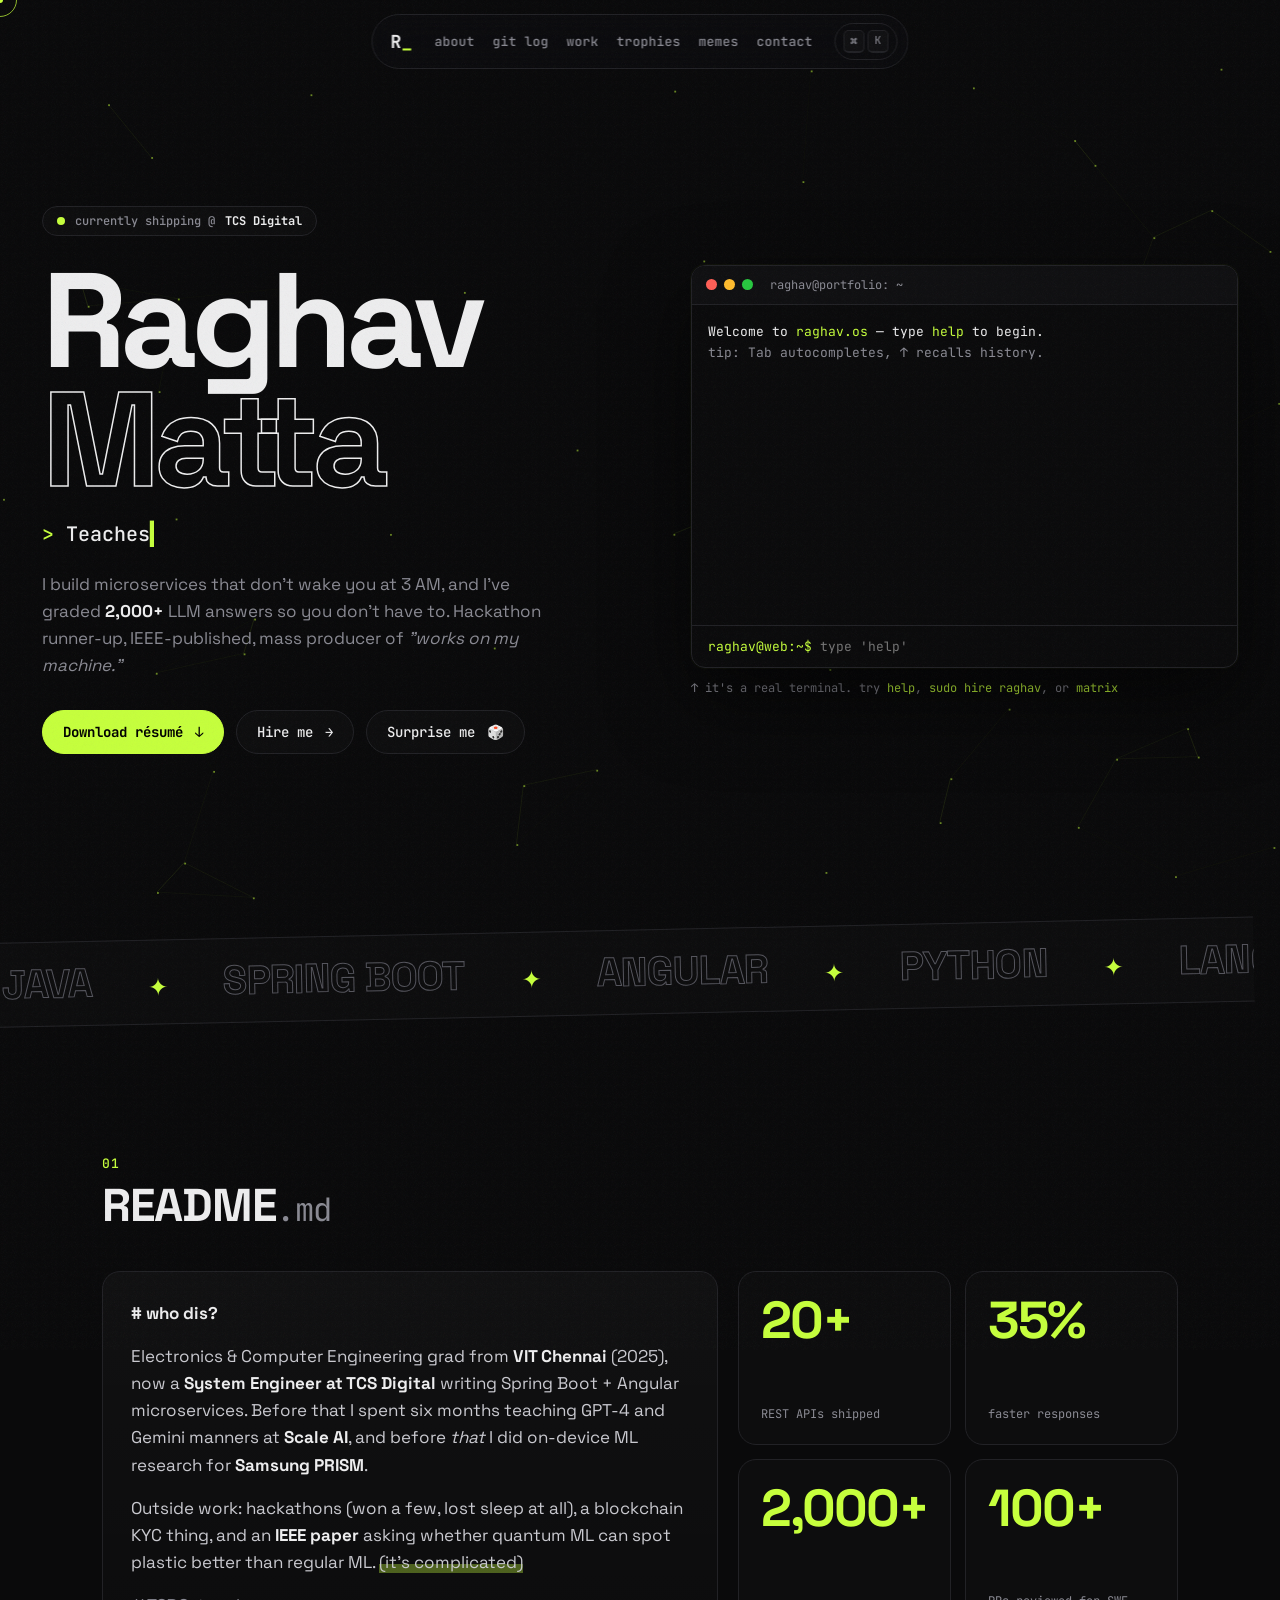
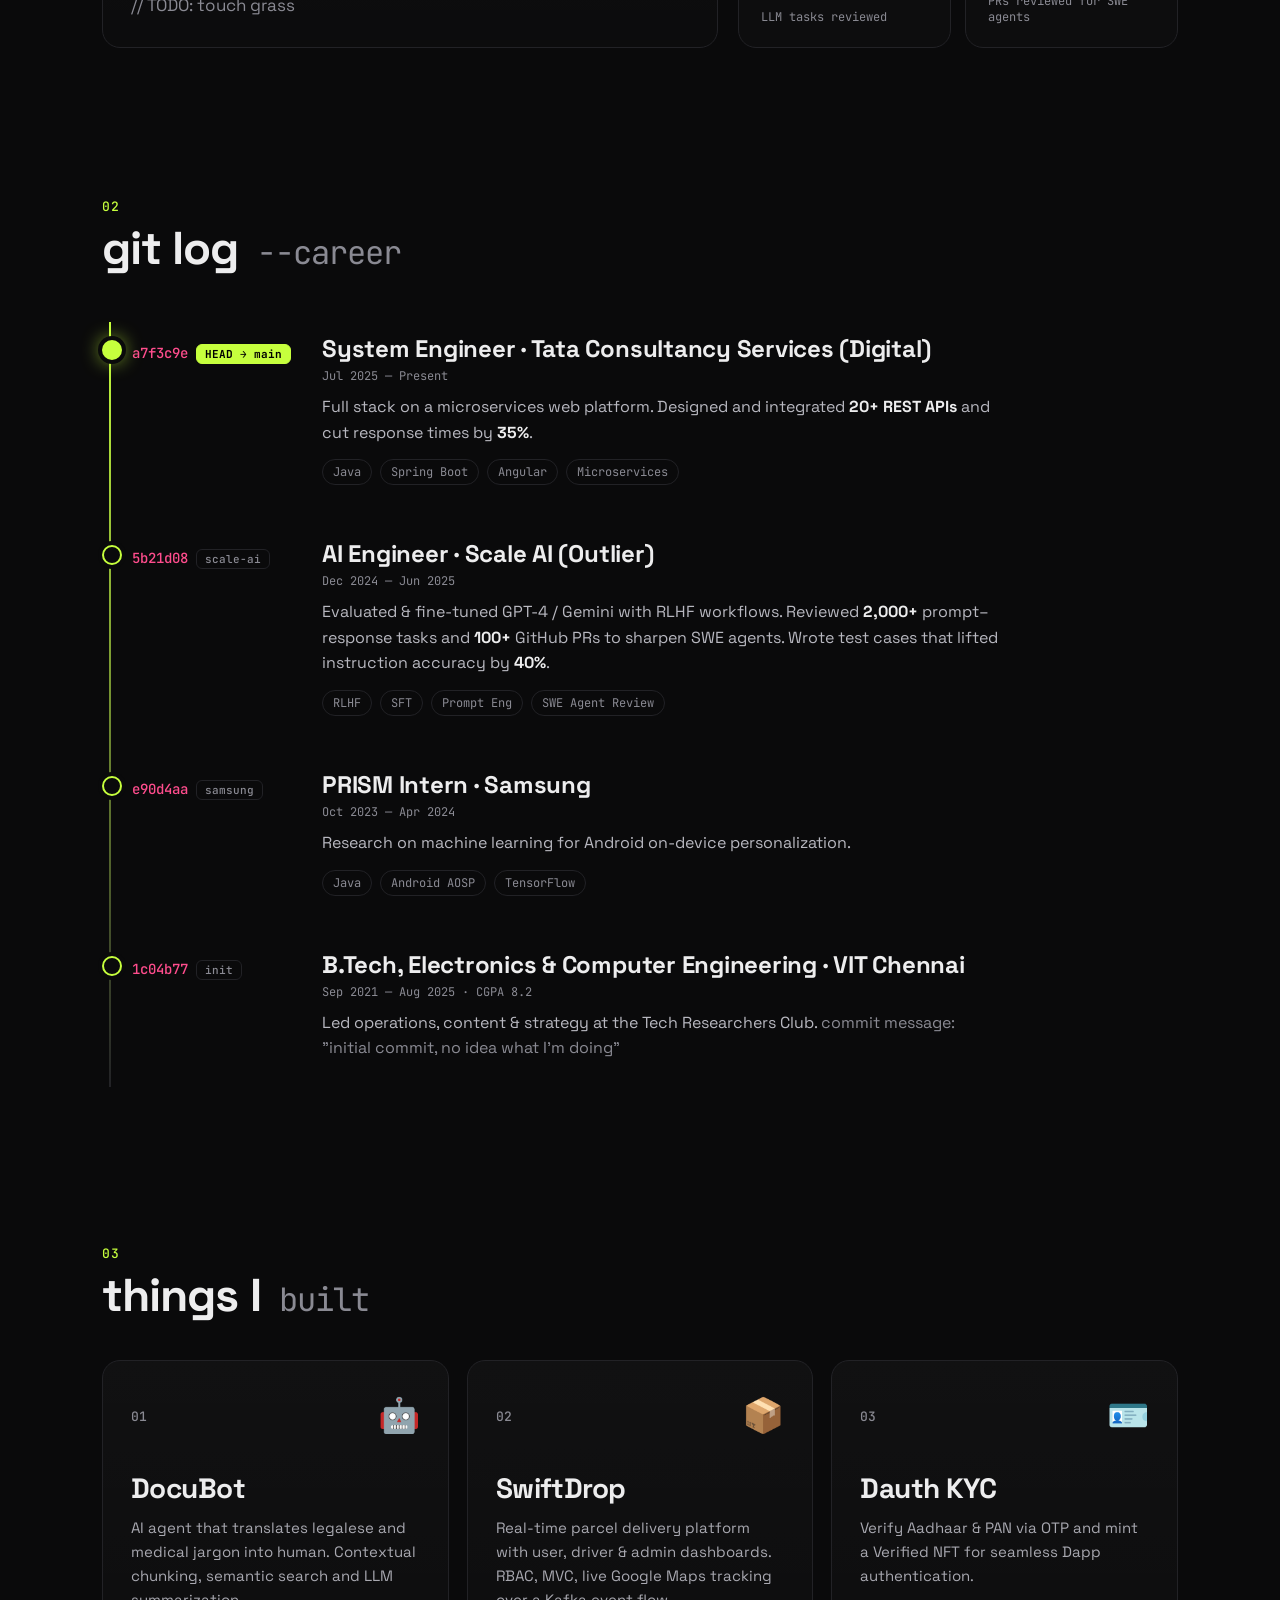
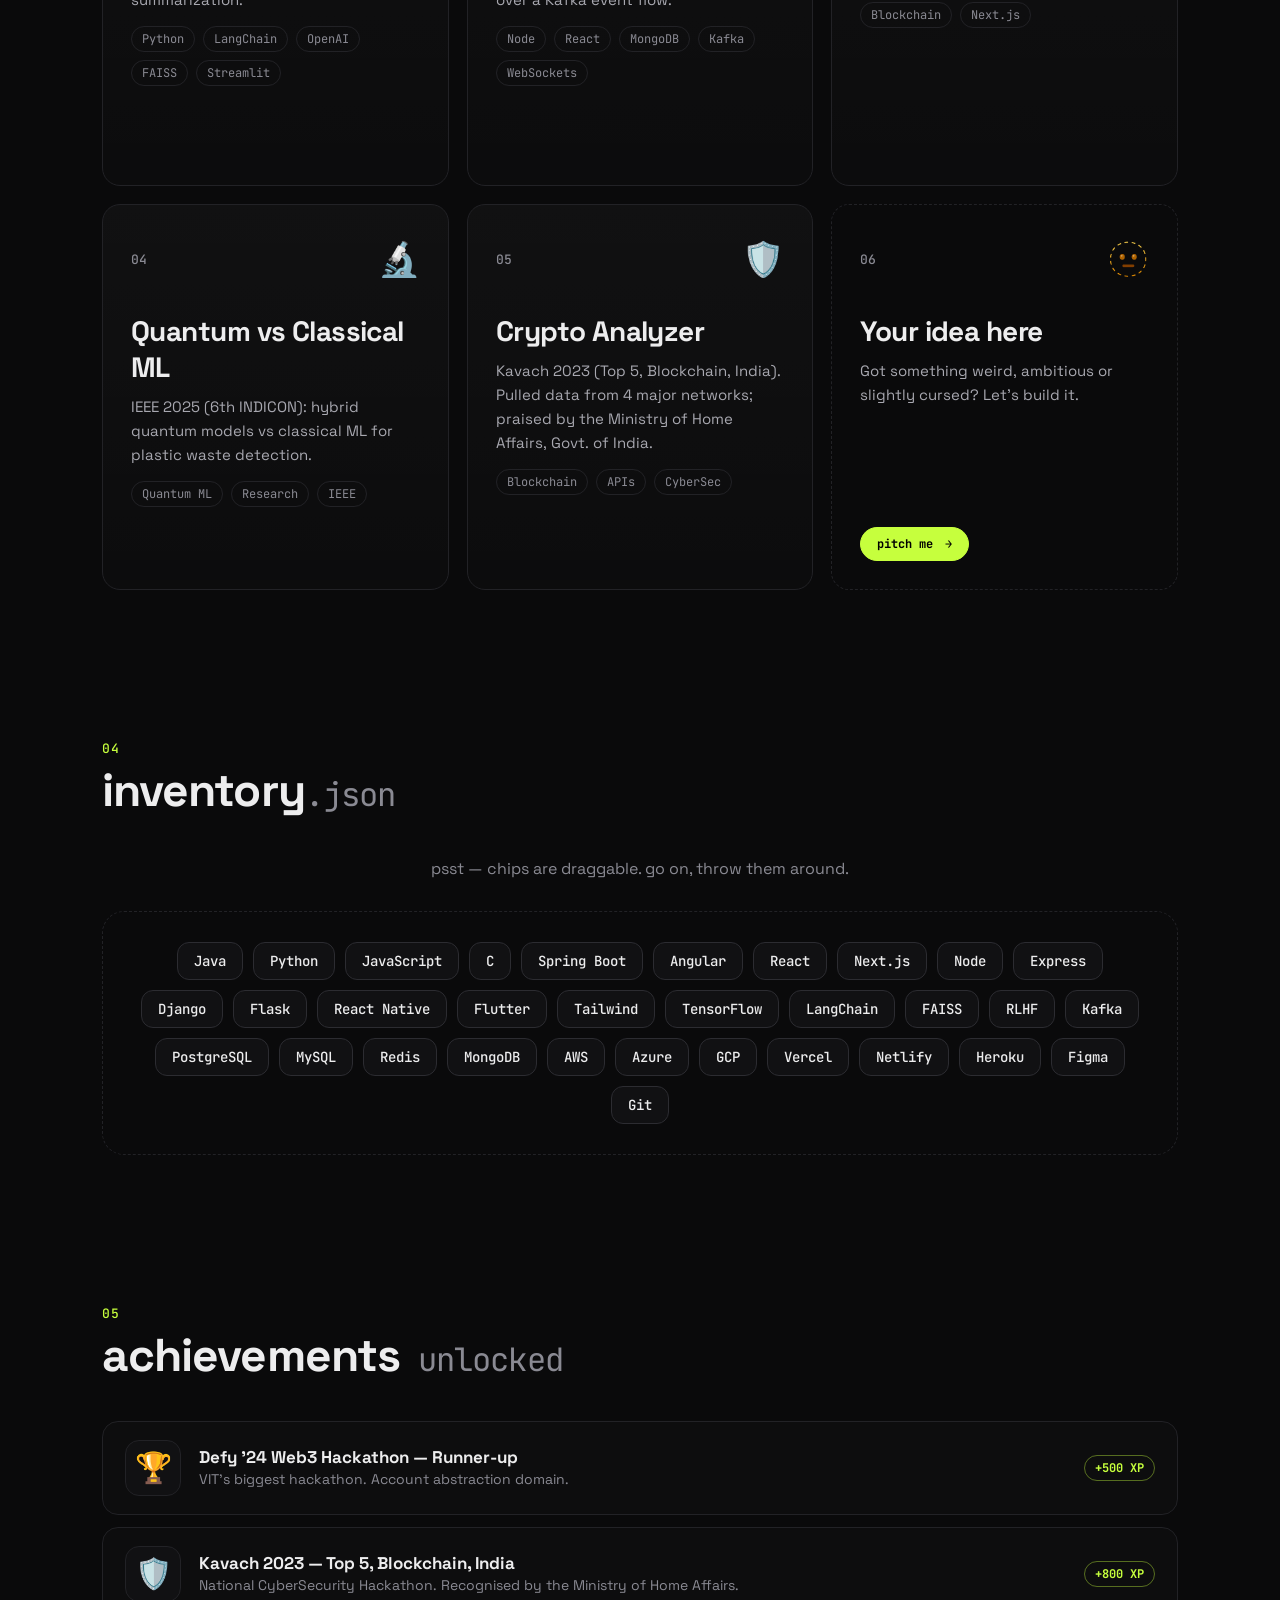
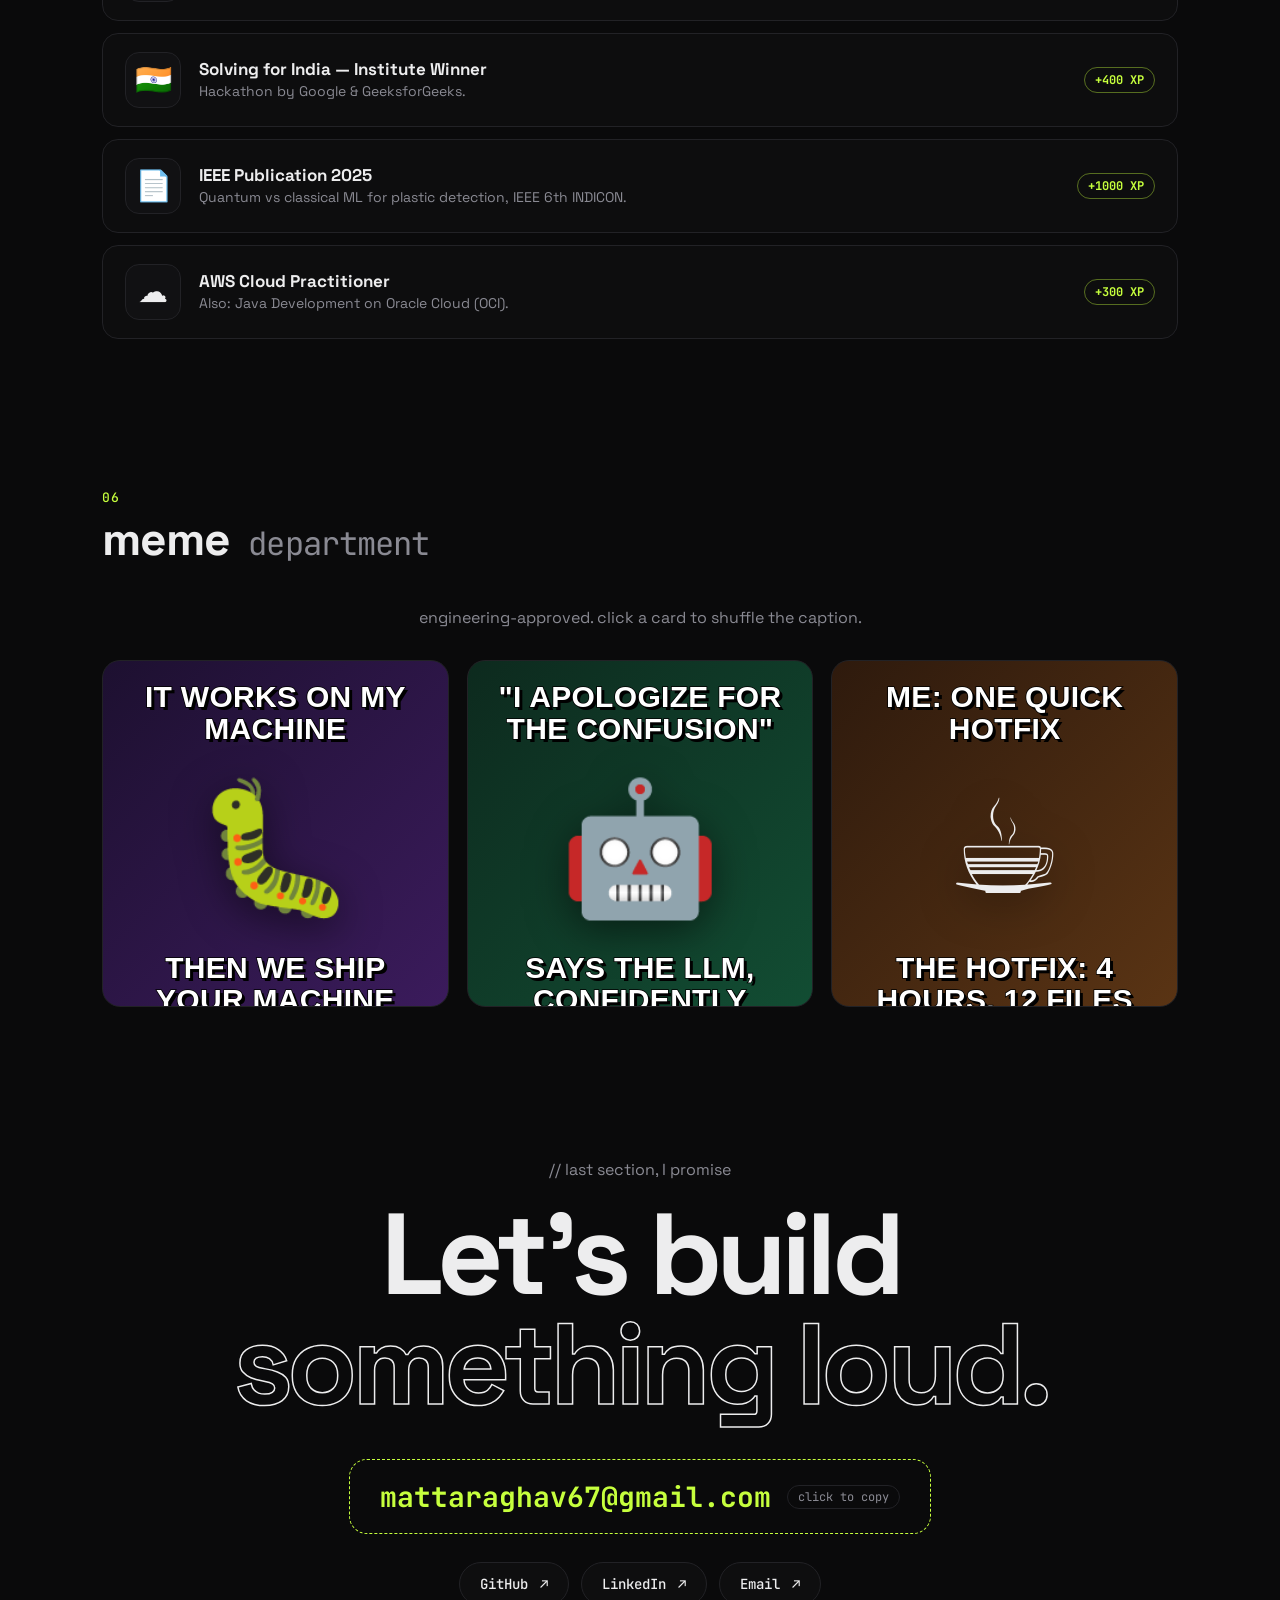
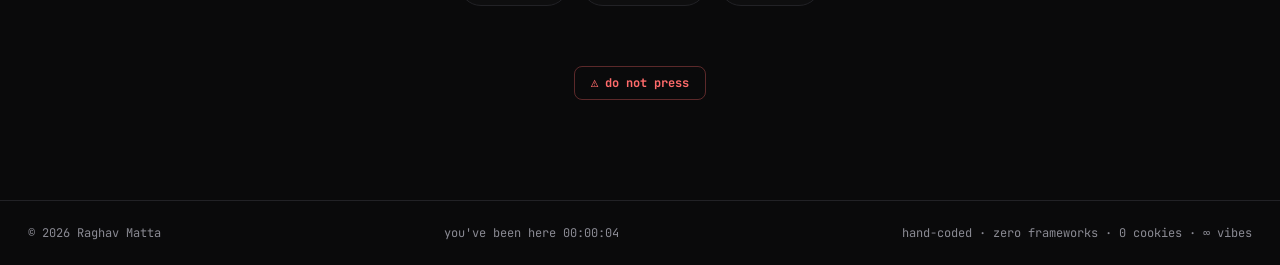
==== index.html @ c683b9f4 "feat: personal portfolio Co-authored-by: Cursor <cursoragent@cursor.com>" ====
<!doctype html>
<html lang="en">
<head>
<meta charset="utf-8">
<meta name="viewport" content="width=device-width, initial-scale=1">
<title>Raghav Matta — Full Stack · AI · Occasionally Funny</title>
<meta name="description" content="Raghav Matta — System Engineer at TCS, ex-AI Engineer at Scale AI, ex-Samsung PRISM. Builds microservices, LLM things and questionable memes.">
<meta name="theme-color" content="#0a0a0b">
<meta property="og:title" content="Raghav Matta — portfolio.exe">
<meta property="og:description" content="Full stack engineer. AI trainer. Hackathon menace. Press ⌘K.">
<link rel="icon" href="data:image/svg+xml,<svg xmlns='http://www.w3.org/2000/svg' viewBox='0 0 100 100'><rect width='100' height='100' rx='24' fill='%230a0a0b'/><text x='50' y='68' font-size='58' text-anchor='middle' font-family='monospace' font-weight='700' fill='%23c6ff3d'>R_</text></svg>">
<link rel="preconnect" href="https://fonts.googleapis.com">
<link rel="preconnect" href="https://fonts.gstatic.com" crossorigin>
<link href="https://fonts.googleapis.com/css2?family=Space+Grotesk:wght@400;500;700&family=JetBrains+Mono:wght@400;500;700&display=swap" rel="stylesheet">
<link rel="stylesheet" href="style.css">
</head>
<body>
<canvas id="bg" aria-hidden="true"></canvas>
<div class="grain" aria-hidden="true"></div>
<div class="cursor" id="cursor" aria-hidden="true"></div>
<div class="cursor-dot" id="cursorDot" aria-hidden="true"></div>
<canvas id="matrix" aria-hidden="true"></canvas>
<div class="progress" id="progress"></div>

<!-- boot screen -->
<div class="boot" id="boot" aria-hidden="true"><pre id="bootText"></pre></div>

<header class="nav">
  <a href="#top" class="logo" id="logo" aria-label="Home">R<span>_</span></a>
  <nav>
    <a href="#about">about</a>
    <a href="#log">git log</a>
    <a href="#work">work</a>
    <a href="#trophies">trophies</a>
    <a href="#memes">memes</a>
    <a href="#contact">contact</a>
  </nav>
  <button class="kbd-btn" id="openPalette" aria-label="Open command palette">
    <kbd>⌘</kbd><kbd>K</kbd>
  </button>
</header>

<main id="top">
<!-- HERO -->
<section class="hero">
  <div class="hero-left">
    <div class="status"><i></i> currently shipping @ <b>TCS Digital</b></div>
    <h1 class="name" aria-label="Raghav Matta">
      <span class="glitch" data-text="Raghav">Raghav</span>
      <span class="glitch outline" data-text="Matta">Matta</span>
    </h1>
    <p class="role">
      <span class="prompt">&gt;</span> <span id="typed"></span><span class="caret">▍</span>
    </p>
    <p class="blurb">
      I build microservices that don't wake you at 3 AM, and I've graded
      <b>2,000+</b> LLM answers so you don't have to. Hackathon runner-up,
      IEEE-published, mass producer of <i>"works on my machine."</i>
    </p>
    <div class="cta">
      <a class="btn primary" href="Raghav_Matta_Resume.pdf" download>
        <span>Download résumé</span><em>↓</em>
      </a>
      <a class="btn" href="#contact"><span>Hire me</span><em>→</em></a>
      <button class="btn ghost" id="randomMeme"><span>Surprise me</span><em>🎲</em></button>
    </div>
  </div>

  <div class="hero-right">
    <div class="term" id="term">
      <div class="term-bar">
        <i class="r"></i><i class="y"></i><i class="g"></i>
        <span>raghav@portfolio: ~</span>
      </div>
      <div class="term-body" id="termBody" aria-live="polite"></div>
      <form class="term-input" id="termForm" autocomplete="off">
        <span>raghav@web:~$</span>
        <input id="termInput" type="text" spellcheck="false" aria-label="Terminal input" placeholder="type 'help'">
      </form>
    </div>
    <p class="hint">↑ it's a real terminal. try <code>help</code>, <code>sudo hire raghav</code>, or <code>matrix</code></p>
  </div>
</section>

<!-- MARQUEE -->
<div class="marquee" aria-hidden="true">
  <div class="track">
    <span>JAVA</span><span>SPRING BOOT</span><span>ANGULAR</span><span>PYTHON</span><span>LANGCHAIN</span><span>RLHF</span><span>REACT</span><span>NODE</span><span>KAFKA</span><span>AWS</span><span>BLOCKCHAIN</span><span>TENSORFLOW</span>
    <span>JAVA</span><span>SPRING BOOT</span><span>ANGULAR</span><span>PYTHON</span><span>LANGCHAIN</span><span>RLHF</span><span>REACT</span><span>NODE</span><span>KAFKA</span><span>AWS</span><span>BLOCKCHAIN</span><span>TENSORFLOW</span>
  </div>
</div>

<!-- ABOUT -->
<section id="about" class="sec">
  <h2 class="sec-title"><small>01</small> README<span>.md</span></h2>
  <div class="about-grid">
    <div class="card readme reveal">
      <p><b># who dis?</b></p>
      <p>
        Electronics &amp; Computer Engineering grad from <b>VIT Chennai</b> (2025),
        now a <b>System Engineer at TCS Digital</b> writing Spring Boot + Angular
        microservices. Before that I spent six months teaching GPT-4 and Gemini
        manners at <b>Scale AI</b>, and before <i>that</i> I did on-device ML research
        for <b>Samsung PRISM</b>.
      </p>
      <p>
        Outside work: hackathons (won a few, lost sleep at all), a blockchain KYC
        thing, and an <b>IEEE paper</b> asking whether quantum ML can spot plastic
        better than regular ML. <span class="mark">(it's complicated)</span>
      </p>
      <p class="muted">// TODO: touch grass</p>
    </div>

    <div class="stats">
      <div class="stat reveal"><b data-count="20" data-suffix="+">0</b><span>REST APIs shipped</span></div>
      <div class="stat reveal"><b data-count="35" data-suffix="%">0</b><span>faster responses</span></div>
      <div class="stat reveal"><b data-count="2000" data-suffix="+">0</b><span>LLM tasks reviewed</span></div>
      <div class="stat reveal"><b data-count="100" data-suffix="+">0</b><span>PRs reviewed for SWE agents</span></div>
    </div>
  </div>
</section>

<!-- GIT LOG -->
<section id="log" class="sec">
  <h2 class="sec-title"><small>02</small> git log<span> --career</span></h2>
  <div class="gitlog">
    <article class="commit reveal">
      <div class="hash">a7f3c9e <em class="tag head">HEAD → main</em></div>
      <div class="cbody">
        <h3>System Engineer · Tata Consultancy Services (Digital)</h3>
        <time>Jul 2025 — Present</time>
        <p>Full stack on a microservices web platform. Designed and integrated <b>20+ REST APIs</b> and cut response times by <b>35%</b>.</p>
        <div class="tags"><span>Java</span><span>Spring Boot</span><span>Angular</span><span>Microservices</span></div>
      </div>
    </article>
    <article class="commit reveal">
      <div class="hash">5b21d08 <em class="tag">scale-ai</em></div>
      <div class="cbody">
        <h3>AI Engineer · Scale AI (Outlier)</h3>
        <time>Dec 2024 — Jun 2025</time>
        <p>Evaluated &amp; fine-tuned GPT-4 / Gemini with RLHF workflows. Reviewed <b>2,000+</b> prompt–response tasks and <b>100+</b> GitHub PRs to sharpen SWE agents. Wrote test cases that lifted instruction accuracy by <b>40%</b>.</p>
        <div class="tags"><span>RLHF</span><span>SFT</span><span>Prompt Eng</span><span>SWE Agent Review</span></div>
      </div>
    </article>
    <article class="commit reveal">
      <div class="hash">e90d4aa <em class="tag">samsung</em></div>
      <div class="cbody">
        <h3>PRISM Intern · Samsung</h3>
        <time>Oct 2023 — Apr 2024</time>
        <p>Research on machine learning for Android on-device personalization.</p>
        <div class="tags"><span>Java</span><span>Android AOSP</span><span>TensorFlow</span></div>
      </div>
    </article>
    <article class="commit reveal">
      <div class="hash">1c04b77 <em class="tag">init</em></div>
      <div class="cbody">
        <h3>B.Tech, Electronics &amp; Computer Engineering · VIT Chennai</h3>
        <time>Sep 2021 — Aug 2025 · CGPA 8.2</time>
        <p>Led operations, content &amp; strategy at the Tech Researchers Club. <span class="muted">commit message: "initial commit, no idea what I'm doing"</span></p>
      </div>
    </article>
  </div>
</section>

<!-- WORK -->
<section id="work" class="sec">
  <h2 class="sec-title"><small>03</small> things I<span> built</span></h2>
  <div class="projects">
    <article class="proj card reveal" data-tilt>
      <div class="proj-top"><span class="num">01</span><span class="emoji">🤖</span></div>
      <h3>DocuBot</h3>
      <p>AI agent that translates legalese and medical jargon into human. Contextual chunking, semantic search and LLM summarization.</p>
      <div class="tags"><span>Python</span><span>LangChain</span><span>OpenAI</span><span>FAISS</span><span>Streamlit</span></div>
      <q>"I have read the terms and conditions" — nobody, ever. Except this bot.</q>
    </article>
    <article class="proj card reveal" data-tilt>
      <div class="proj-top"><span class="num">02</span><span class="emoji">📦</span></div>
      <h3>SwiftDrop</h3>
      <p>Real-time parcel delivery platform with user, driver &amp; admin dashboards. RBAC, MVC, live Google Maps tracking over a Kafka event flow.</p>
      <div class="tags"><span>Node</span><span>React</span><span>MongoDB</span><span>Kafka</span><span>WebSockets</span></div>
      <q>Where's my package? → literally a dot on a map. Moving.</q>
    </article>
    <article class="proj card reveal" data-tilt>
      <div class="proj-top"><span class="num">03</span><span class="emoji">🪪</span></div>
      <h3>Dauth KYC</h3>
      <p>Verify Aadhaar &amp; PAN via OTP and mint a Verified NFT for seamless Dapp authentication.</p>
      <div class="tags"><span>Blockchain</span><span>Next.js</span></div>
      <q>Yes, your identity is now a JPEG. No, it's not a monkey.</q>
    </article>
    <article class="proj card reveal" data-tilt>
      <div class="proj-top"><span class="num">04</span><span class="emoji">🔬</span></div>
      <h3>Quantum vs Classical ML</h3>
      <p>IEEE 2025 (6th INDICON): hybrid quantum models vs classical ML for plastic waste detection.</p>
      <div class="tags"><span>Quantum ML</span><span>Research</span><span>IEEE</span></div>
      <q>Schrödinger's accuracy: both high and low until you submit the paper.</q>
    </article>
    <article class="proj card reveal" data-tilt>
      <div class="proj-top"><span class="num">05</span><span class="emoji">🛡️</span></div>
      <h3>Crypto Analyzer</h3>
      <p>Kavach 2023 (Top 5, Blockchain, India). Pulled data from 4 major networks; praised by the Ministry of Home Affairs, Govt. of India.</p>
      <div class="tags"><span>Blockchain</span><span>APIs</span><span>CyberSec</span></div>
      <q>The government said "nice" and I've been insufferable since.</q>
    </article>
    <article class="proj card reveal ghost-card" data-tilt>
      <div class="proj-top"><span class="num">06</span><span class="emoji">🫥</span></div>
      <h3>Your idea here</h3>
      <p>Got something weird, ambitious or slightly cursed? Let's build it.</p>
      <a class="btn primary small" href="#contact"><span>pitch me</span><em>→</em></a>
    </article>
  </div>
</section>

<!-- SKILLS -->
<section id="skills" class="sec">
  <h2 class="sec-title"><small>04</small> inventory<span>.json</span></h2>
  <p class="muted center">psst — chips are draggable. go on, throw them around.</p>
  <div class="chips" id="chips">
    <span class="chip">Java</span><span class="chip">Python</span><span class="chip">JavaScript</span><span class="chip">C</span>
    <span class="chip">Spring Boot</span><span class="chip">Angular</span><span class="chip">React</span><span class="chip">Next.js</span>
    <span class="chip">Node</span><span class="chip">Express</span><span class="chip">Django</span><span class="chip">Flask</span>
    <span class="chip">React Native</span><span class="chip">Flutter</span><span class="chip">Tailwind</span><span class="chip">TensorFlow</span>
    <span class="chip">LangChain</span><span class="chip">FAISS</span><span class="chip">RLHF</span><span class="chip">Kafka</span>
    <span class="chip">PostgreSQL</span><span class="chip">MySQL</span><span class="chip">Redis</span><span class="chip">MongoDB</span>
    <span class="chip">AWS</span><span class="chip">Azure</span><span class="chip">GCP</span><span class="chip">Vercel</span>
    <span class="chip">Netlify</span><span class="chip">Heroku</span><span class="chip">Figma</span><span class="chip">Git</span>
  </div>
</section>

<!-- TROPHIES -->
<section id="trophies" class="sec">
  <h2 class="sec-title"><small>05</small> achievements<span> unlocked</span></h2>
  <div class="trophies">
    <div class="trophy reveal"><i>🏆</i><div><h4>Defy '24 Web3 Hackathon — Runner-up</h4><p>VIT's biggest hackathon. Account abstraction domain.</p></div><span>+500 XP</span></div>
    <div class="trophy reveal"><i>🛡️</i><div><h4>Kavach 2023 — Top 5, Blockchain, India</h4><p>National CyberSecurity Hackathon. Recognised by the Ministry of Home Affairs.</p></div><span>+800 XP</span></div>
    <div class="trophy reveal"><i>🇮🇳</i><div><h4>Solving for India — Institute Winner</h4><p>Hackathon by Google &amp; GeeksforGeeks.</p></div><span>+400 XP</span></div>
    <div class="trophy reveal"><i>📄</i><div><h4>IEEE Publication 2025</h4><p>Quantum vs classical ML for plastic detection, IEEE 6th INDICON.</p></div><span>+1000 XP</span></div>
    <div class="trophy reveal"><i>☁️</i><div><h4>AWS Cloud Practitioner</h4><p>Also: Java Development on Oracle Cloud (OCI).</p></div><span>+300 XP</span></div>
  </div>
</section>

<!-- MEMES -->
<section id="memes" class="sec">
  <h2 class="sec-title"><small>06</small> meme<span> department</span></h2>
  <p class="muted center">engineering-approved. click a card to shuffle the caption.</p>
  <div class="memes">
    <div class="meme reveal" data-i="0"></div>
    <div class="meme reveal" data-i="1"></div>
    <div class="meme reveal" data-i="2"></div>
  </div>
</section>

<!-- CONTACT -->
<section id="contact" class="sec contact">
  <p class="muted center">// last section, I promise</p>
  <h2 class="big">Let's build<br><span class="outline">something loud.</span></h2>
  <button class="mail" id="mail" data-mail="mattaraghav67@gmail.com">
    mattaraghav67@gmail.com <em id="mailHint">click to copy</em>
  </button>
  <div class="socials">
    <a class="btn" href="https://github.com/Rxghavdev" target="_blank" rel="noopener"><span>GitHub</span><em>↗</em></a>
    <a class="btn" href="https://linkedin.com/in/rxghavdev" target="_blank" rel="noopener"><span>LinkedIn</span><em>↗</em></a>
    <a class="btn" href="mailto:mattaraghav67@gmail.com"><span>Email</span><em>↗</em></a>
  </div>
  <button class="dont" id="dont">⚠ do not press</button>
</section>
</main>

<footer class="foot">
  <span>© <span id="year"></span> Raghav Matta</span>
  <span id="uptime">uptime 00:00:00</span>
  <span>hand-coded · zero frameworks · 0 cookies · ∞ vibes</span>
</footer>

<!-- command palette -->
<div class="palette" id="palette" hidden>
  <div class="pal-box" role="dialog" aria-label="Command palette">
    <input id="palInput" placeholder="Type a command or jump to a section…" autocomplete="off" spellcheck="false">
    <ul id="palList"></ul>
    <div class="pal-foot"><kbd>↑↓</kbd> navigate <kbd>↵</kbd> run <kbd>esc</kbd> close</div>
  </div>
</div>

<div class="toasts" id="toasts" aria-live="polite"></div>
<script src="script.js"></script>
</body>
</html>
---- style.css ----
:root{
  --bg:#0a0a0b; --bg2:#111113; --line:#222226; --text:#ededee; --muted:#8a8a93;
  --acc:#c6ff3d; --acc2:#ff4d8d; --acc-rgb:198,255,61;
  --mono:'JetBrains Mono',ui-monospace,Menlo,monospace;
  --sans:'Space Grotesk',system-ui,sans-serif;
}
*{box-sizing:border-box;margin:0;padding:0}
html{scroll-behavior:smooth;scroll-padding-top:80px;overflow-x:clip}
.marquee{max-width:100vw}
body{background:var(--bg);color:var(--text);font-family:var(--sans);line-height:1.6;overflow-x:hidden;-webkit-font-smoothing:antialiased}
body.flip{transform:rotate(180deg);transition:transform 1s}
::selection{background:var(--acc);color:#000}
a{color:inherit;text-decoration:none}
button{font:inherit;color:inherit;background:none;border:0;cursor:pointer}
code,kbd{font-family:var(--mono)}
#bg{position:fixed;inset:0;z-index:-2;width:100%;height:100%}
.grain{position:fixed;inset:-50%;z-index:50;pointer-events:none;opacity:.05;
  background-image:url("data:image/svg+xml,%3Csvg xmlns='http://www.w3.org/2000/svg' width='160' height='160'%3E%3Cfilter id='n'%3E%3CfeTurbulence baseFrequency='.9' numOctaves='2'/%3E%3C/filter%3E%3Crect width='100%25' height='100%25' filter='url(%23n)'/%3E%3C/svg%3E");
  animation:grain 1s steps(6) infinite}
@keyframes grain{0%{transform:translate(0,0)}20%{transform:translate(-3%,2%)}40%{transform:translate(2%,-3%)}60%{transform:translate(-2%,-1%)}80%{transform:translate(3%,3%)}100%{transform:translate(0,0)}}
#matrix{position:fixed;inset:0;z-index:60;pointer-events:none;opacity:0;transition:opacity .6s;width:100%;height:100%}
#matrix.on{opacity:.9}
.progress{position:fixed;top:0;left:0;height:2px;width:0;background:var(--acc);z-index:80;box-shadow:0 0 12px var(--acc)}

/* cursor (desktop only) */
.cursor,.cursor-dot{display:none}
@media (hover:hover) and (pointer:fine){
  .cursor,.cursor-dot{display:block;position:fixed;top:0;left:0;pointer-events:none;z-index:90;border-radius:50%}
  .cursor{width:34px;height:34px;border:1px solid rgba(var(--acc-rgb),.7);margin:-17px 0 0 -17px;transition:width .25s,height .25s,margin .25s,background .25s}
  .cursor-dot{width:6px;height:6px;background:var(--acc);margin:-3px 0 0 -3px}
  .cursor.big{width:64px;height:64px;margin:-32px 0 0 -32px;background:rgba(var(--acc-rgb),.1)}
  body,a,button{cursor:none}
  input{cursor:text}
}

/* boot */
.boot{position:fixed;inset:0;background:#000;z-index:100;display:flex;align-items:center;justify-content:center;transition:opacity .6s,visibility .6s}
.boot.done{opacity:0;visibility:hidden}
.boot pre{font:500 14px/1.7 var(--mono);color:var(--acc);padding:24px;max-width:90vw}

/* nav */
.nav{position:fixed;top:14px;left:50%;transform:translateX(-50%);z-index:40;display:flex;align-items:center;gap:22px;padding:8px 10px 8px 18px;
  background:rgba(14,14,16,.7);backdrop-filter:blur(16px);-webkit-backdrop-filter:blur(16px);border:1px solid var(--line);border-radius:999px;max-width:calc(100vw - 20px)}
.logo{font:700 18px var(--mono);color:var(--text)}
.logo span{color:var(--acc);animation:blink 1s steps(1) infinite}
.nav nav{display:flex;gap:18px;font:500 13px var(--mono);color:var(--muted)}
.nav nav a{transition:color .2s}
.nav nav a:hover{color:var(--acc)}
.kbd-btn{display:flex;gap:3px;padding:6px 8px;border:1px solid var(--line);border-radius:999px}
kbd{font-size:11px;padding:1px 6px;border:1px solid var(--line);border-bottom-width:2px;border-radius:5px;color:var(--muted);background:var(--bg2)}
@keyframes blink{50%{opacity:0}}
@media(max-width:760px){.nav nav{display:none}.nav{padding:8px 12px}}

/* layout */
.sec{max-width:1120px;margin:0 auto;padding:110px 22px 40px}
.sec-title{font:700 clamp(28px,5vw,46px)/1.1 var(--sans);letter-spacing:-.02em;margin-bottom:40px}
.sec-title small{font:500 13px var(--mono);color:var(--acc);display:block;margin-bottom:8px;letter-spacing:.1em}
.sec-title span{color:var(--muted);font-family:var(--mono);font-weight:400;font-size:.7em}
.muted{color:var(--muted)}
.center{text-align:center}
.mark{background:linear-gradient(transparent 60%,rgba(var(--acc-rgb),.35) 60%)}
.reveal{opacity:0;transform:translateY(28px);transition:opacity .7s,transform .7s}
.reveal.in{opacity:1;transform:none}

/* hero */
.hero{min-height:100vh;max-width:1240px;margin:0 auto;padding:120px 22px 60px;display:grid;grid-template-columns:1.1fr 1fr;gap:48px;align-items:center}
@media(max-width:960px){.hero{grid-template-columns:1fr;padding-top:110px}}
.status{display:inline-flex;align-items:center;gap:10px;font:500 12px var(--mono);color:var(--muted);padding:6px 14px;border:1px solid var(--line);border-radius:999px;background:rgba(255,255,255,.02)}
.status i{width:8px;height:8px;border-radius:50%;background:var(--acc);box-shadow:0 0 0 0 rgba(var(--acc-rgb),.7);animation:pulse 1.8s infinite}
.status b{color:var(--text)}
@keyframes pulse{70%{box-shadow:0 0 0 10px rgba(var(--acc-rgb),0)}100%{box-shadow:0 0 0 0 rgba(var(--acc-rgb),0)}}
.name{font:700 clamp(58px,10.5vw,148px)/.88 var(--sans);letter-spacing:-.05em;margin:26px 0 22px}
.name .glitch{display:block;position:relative}
.outline{color:transparent;-webkit-text-stroke:1.5px var(--text)}
.glitch::before,.glitch::after{content:attr(data-text);position:absolute;inset:0;opacity:0;pointer-events:none}
.glitch:hover::before{opacity:.9;color:var(--acc2);-webkit-text-stroke:0;transform:translate(4px,-2px);clip-path:inset(0 0 55% 0);animation:gl 0.4s steps(2) infinite}
.glitch:hover::after{opacity:.9;color:var(--acc);-webkit-text-stroke:0;transform:translate(-4px,2px);clip-path:inset(50% 0 0 0);animation:gl 0.5s steps(2) infinite reverse}
@keyframes gl{50%{transform:translate(2px,3px)}}
.role{font:500 clamp(16px,2vw,20px) var(--mono);min-height:32px;color:var(--text)}
.prompt{color:var(--acc)}
.caret{color:var(--acc);animation:blink 1s steps(1) infinite}
.blurb{max-width:520px;color:var(--muted);margin:18px 0 30px;font-size:17px}
.blurb b{color:var(--text)}
.cta{display:flex;flex-wrap:wrap;gap:12px}

.btn{display:inline-flex;align-items:center;gap:12px;padding:12px 20px;border:1px solid var(--line);border-radius:999px;font:500 14px var(--mono);transition:all .25s;background:rgba(255,255,255,.02)}
.btn em{font-style:normal;transition:transform .25s}
.btn:hover{border-color:var(--acc);color:var(--acc);transform:translateY(-2px)}
.btn:hover em{transform:translateX(4px)}
.btn.primary{background:var(--acc);color:#000;border-color:var(--acc);font-weight:700}
.btn.primary:hover{color:#000;box-shadow:0 8px 30px rgba(var(--acc-rgb),.35)}
.btn.small{padding:8px 16px;font-size:12px}

/* terminal */
.term{background:rgba(12,12,14,.85);border:1px solid var(--line);border-radius:14px;overflow:hidden;box-shadow:0 30px 80px rgba(0,0,0,.6),0 0 0 1px rgba(var(--acc-rgb),.04);backdrop-filter:blur(8px)}
.term-bar{display:flex;align-items:center;gap:7px;padding:11px 14px;border-bottom:1px solid var(--line);background:#101012}
.term-bar i{width:11px;height:11px;border-radius:50%;background:#ff5f57}
.term-bar i.y{background:#febc2e}.term-bar i.g{background:#28c840}
.term-bar span{margin-left:10px;font:12px var(--mono);color:var(--muted)}
.term-body{padding:16px;height:320px;overflow-y:auto;font:13px/1.65 var(--mono);scrollbar-width:thin;scrollbar-color:#333 transparent}
.term-body .l{white-space:pre-wrap;word-break:break-word}
.term-body .c{color:var(--acc)}
.term-body .e{color:#ff6b6b}
.term-body .d{color:var(--muted)}
.term-body .p{color:var(--acc2)}
.term-input{display:flex;gap:8px;padding:12px 16px;border-top:1px solid var(--line);font:13px var(--mono)}
.term-input span{color:var(--acc);white-space:nowrap}
.term-input input{flex:1;min-width:0;background:none;border:0;outline:0;color:var(--text);font:inherit}
.hint{margin-top:12px;font:12px var(--mono);color:var(--muted)}
.hint code{color:var(--acc)}

/* marquee */
.marquee{overflow:hidden;border-block:1px solid var(--line);background:rgba(255,255,255,.015);transform:rotate(-1.2deg);margin:30px -2vw}
.track{display:flex;width:max-content;animation:scroll 32s linear infinite}
.marquee:hover .track{animation-play-state:paused}
.track span{font:700 clamp(22px,4vw,40px) var(--sans);padding:16px 28px;letter-spacing:-.02em;color:transparent;-webkit-text-stroke:1px #55555d;white-space:nowrap}
.track span::after{content:"✦";color:var(--acc);-webkit-text-stroke:0;margin-left:56px;font-size:.6em}
.track span:hover{color:var(--acc);-webkit-text-stroke:0}
@keyframes scroll{to{transform:translateX(-50%)}}

/* cards */
.card{background:linear-gradient(180deg,rgba(255,255,255,.03),rgba(255,255,255,.01));border:1px solid var(--line);border-radius:18px;padding:28px;position:relative;overflow:hidden}
.card::before{content:"";position:absolute;inset:0;background:radial-gradient(400px circle at var(--mx,50%) var(--my,0%),rgba(var(--acc-rgb),.09),transparent 45%);opacity:0;transition:opacity .3s;pointer-events:none}
.card:hover::before{opacity:1}
.about-grid{display:grid;grid-template-columns:1.4fr 1fr;gap:20px}
@media(max-width:860px){.about-grid{grid-template-columns:1fr}}
.readme{font-size:17px;color:#c9c9cf}
.readme p+p{margin-top:16px}
.readme b{color:var(--text)}
.stats{display:grid;grid-template-columns:1fr 1fr;gap:14px}
.stat{border:1px solid var(--line);border-radius:18px;padding:22px;display:flex;flex-direction:column;justify-content:space-between;background:rgba(255,255,255,.015);transition:border-color .3s,transform .3s}
.stat:hover{border-color:var(--acc);transform:translateY(-4px) rotate(-1deg)}
.stat b{font:700 clamp(34px,5vw,52px)/1 var(--sans);letter-spacing:-.04em;color:var(--acc)}
.stat span{font:12px var(--mono);color:var(--muted);margin-top:12px}

/* git log */
.gitlog{position:relative;padding-left:30px}
.gitlog::before{content:"";position:absolute;left:7px;top:8px;bottom:8px;width:2px;background:linear-gradient(var(--acc),var(--line))}
.commit{position:relative;display:grid;grid-template-columns:170px 1fr;gap:20px;padding:20px 0 34px}
.commit::before{content:"";position:absolute;left:-30px;top:26px;width:16px;height:16px;border-radius:50%;background:var(--bg);border:2px solid var(--acc);box-shadow:0 0 0 4px var(--bg)}
.commit:first-child::before{background:var(--acc);box-shadow:0 0 0 4px var(--bg),0 0 20px var(--acc)}
.hash{font:500 14px var(--mono);color:var(--acc2);padding-top:4px}
.tag{display:inline-block;font-style:normal;font-size:11px;padding:2px 8px;border-radius:6px;border:1px solid var(--line);color:var(--muted);margin-top:6px}
.tag.head{color:#000;background:var(--acc);border-color:var(--acc);font-weight:700}
.cbody h3{font:700 clamp(18px,2.4vw,24px)/1.25 var(--sans);letter-spacing:-.01em}
.cbody time{display:block;font:12px var(--mono);color:var(--muted);margin:4px 0 10px}
.cbody p{color:#b8b8c0;max-width:680px}
.cbody p b{color:var(--text)}
@media(max-width:720px){.commit{grid-template-columns:1fr;gap:4px}}
.tags{display:flex;flex-wrap:wrap;gap:8px;margin-top:14px}
.tags span{font:12px var(--mono);padding:4px 10px;border:1px solid var(--line);border-radius:999px;color:var(--muted);transition:all .2s}
.tags span:hover{color:#000;background:var(--acc);border-color:var(--acc)}

/* projects */
.projects{display:grid;grid-template-columns:repeat(auto-fit,minmax(320px,1fr));gap:18px;perspective:1200px}
.proj{transition:transform .15s ease-out,border-color .3s,opacity .7s;transform-style:preserve-3d;display:flex;flex-direction:column}
.proj:hover{border-color:rgba(var(--acc-rgb),.5)}
.proj-top{display:flex;justify-content:space-between;align-items:center;margin-bottom:26px}
.num{font:500 13px var(--mono);color:var(--muted)}
.emoji{font-size:34px;transition:transform .4s}
.proj:hover .emoji{transform:scale(1.4) rotate(12deg)}
.proj h3{font:700 28px var(--sans);letter-spacing:-.02em;margin-bottom:10px}
.proj p{color:#a8a8b0;font-size:15px}
.proj q{display:block;margin-top:auto;padding-top:20px;font:italic 13px var(--mono);color:var(--acc);opacity:.0;transform:translateY(8px);transition:all .35s;quotes:none}
.proj:hover q{opacity:1;transform:none}
@media(hover:none){.proj q{opacity:.9;transform:none}}
.ghost-card{border-style:dashed;background:transparent}
.ghost-card .btn{align-self:flex-start;margin-top:auto}

/* chips */
.chips{position:relative;display:flex;flex-wrap:wrap;gap:10px;justify-content:center;margin-top:30px;padding:30px;min-height:240px;border:1px dashed var(--line);border-radius:22px}
.chip{font:500 14px var(--mono);padding:9px 16px;border:1px solid #2c2c31;border-radius:12px;background:var(--bg2);user-select:none;touch-action:none;transition:border-color .2s,color .2s,box-shadow .2s}
.chip:hover{border-color:var(--acc);color:var(--acc);box-shadow:0 0 20px rgba(var(--acc-rgb),.15)}
.chip.drag{position:fixed;z-index:70;pointer-events:none;border-color:var(--acc);color:var(--acc)}

/* trophies */
.trophies{display:grid;gap:12px}
.trophy{display:grid;grid-template-columns:auto 1fr auto;gap:18px;align-items:center;padding:18px 22px;border:1px solid var(--line);border-radius:16px;background:rgba(255,255,255,.015);transition:all .3s}
.trophy:hover{border-color:var(--acc);transform:translateX(8px);background:rgba(var(--acc-rgb),.04)}
.trophy i{font-style:normal;font-size:30px;width:56px;height:56px;display:grid;place-items:center;background:var(--bg2);border-radius:14px;border:1px solid var(--line)}
.trophy h4{font:700 17px var(--sans)}
.trophy p{font-size:14px;color:var(--muted)}
.trophy>span{font:700 12px var(--mono);color:var(--acc);padding:4px 10px;border:1px solid rgba(var(--acc-rgb),.4);border-radius:999px;white-space:nowrap}
@media(max-width:600px){.trophy{grid-template-columns:auto 1fr}.trophy>span{display:none}}

/* memes */
.memes{display:grid;grid-template-columns:repeat(auto-fit,minmax(290px,1fr));gap:18px;margin-top:30px}
.meme{aspect-ratio:1;border-radius:18px;border:1px solid var(--line);position:relative;overflow:hidden;display:flex;flex-direction:column;justify-content:space-between;align-items:center;padding:20px;text-align:center;user-select:none;transition:transform .3s}
.meme:hover{transform:rotate(-1.5deg) scale(1.02)}
.meme .mt,.meme .mb{font:900 clamp(20px,3.2vw,30px)/1.05 Impact,'Arial Black',sans-serif;text-transform:uppercase;color:#fff;letter-spacing:.01em;-webkit-text-stroke:1.5px #000;paint-order:stroke fill;text-shadow:3px 3px 0 #000;z-index:1}
.meme .me{font-size:clamp(80px,13vw,130px);z-index:1;filter:drop-shadow(0 10px 20px rgba(0,0,0,.5));transition:transform .4s}
.meme:hover .me{transform:scale(1.15) rotate(-6deg)}
.meme.pop{animation:pop .4s}
@keyframes pop{40%{transform:scale(.94) rotate(2deg)}}

/* contact */
.contact{text-align:center;padding-bottom:100px}
.big{font:700 clamp(44px,9vw,120px)/.95 var(--sans);letter-spacing:-.05em;margin:18px 0 40px}
.mail{font:700 clamp(16px,3vw,28px) var(--mono);padding:18px 30px;border:1px dashed var(--acc);border-radius:18px;color:var(--acc);transition:all .25s;display:inline-flex;gap:16px;align-items:center;flex-wrap:wrap;justify-content:center}
.mail em{font:12px var(--mono);font-style:normal;color:var(--muted);border:1px solid var(--line);padding:3px 10px;border-radius:999px}
.mail:hover{background:var(--acc);color:#000}
.mail:hover em{color:#000;border-color:#000}
.socials{display:flex;gap:12px;justify-content:center;flex-wrap:wrap;margin-top:28px}
.dont{margin-top:60px;font:700 12px var(--mono);color:#ff6b6b;border:1px solid #ff6b6b55;padding:8px 16px;border-radius:8px;transition:all .2s}
.dont:hover{background:#ff6b6b;color:#000;animation:shake .4s infinite}
@keyframes shake{25%{transform:translate(-3px,1px) rotate(-2deg)}75%{transform:translate(3px,-1px) rotate(2deg)}}
body.shake main{animation:shake .15s 8}

.foot{display:flex;justify-content:space-between;gap:12px;flex-wrap:wrap;padding:24px 28px;border-top:1px solid var(--line);font:12px var(--mono);color:var(--muted)}

/* palette */
.palette{position:fixed;inset:0;z-index:95;background:rgba(0,0,0,.6);backdrop-filter:blur(6px);display:flex;justify-content:center;align-items:flex-start;padding-top:14vh}
.palette[hidden]{display:none}
.pal-box{width:min(600px,92vw);background:#101012;border:1px solid #2c2c31;border-radius:16px;overflow:hidden;box-shadow:0 40px 100px rgba(0,0,0,.8);animation:pal .2s}
@keyframes pal{from{opacity:0;transform:translateY(-10px) scale(.98)}}
.pal-box input{width:100%;padding:18px 20px;background:none;border:0;border-bottom:1px solid var(--line);outline:0;color:var(--text);font:16px var(--mono)}
#palList{list-style:none;max-height:340px;overflow-y:auto;padding:8px}
#palList li{padding:11px 14px;border-radius:10px;font:14px var(--mono);display:flex;justify-content:space-between;color:#c9c9cf}
#palList li small{color:var(--muted)}
#palList li.sel{background:rgba(var(--acc-rgb),.12);color:var(--acc)}
.pal-foot{padding:10px 16px;border-top:1px solid var(--line);font:12px var(--mono);color:var(--muted)}

/* toasts */
.toasts{position:fixed;right:18px;bottom:18px;z-index:99;display:flex;flex-direction:column;gap:10px;align-items:flex-end}
.toast{background:#121214;border:1px solid var(--acc);color:var(--text);padding:12px 16px;border-radius:12px;font:13px var(--mono);box-shadow:0 10px 40px rgba(0,0,0,.6);animation:toast .4s,out .4s 3.2s forwards;max-width:320px}
.toast b{color:var(--acc)}
@keyframes toast{from{opacity:0;transform:translateX(40px)}}
@keyframes out{to{opacity:0;transform:translateY(10px)}}

.confetti{position:fixed;top:-10px;width:9px;height:14px;z-index:98;pointer-events:none;animation:fall linear forwards}
@keyframes fall{to{transform:translate(var(--dx),110vh) rotate(var(--r))}}

@media(prefers-reduced-motion:reduce){
  *{animation-duration:.001s!important;animation-iteration-count:1!important;transition-duration:.001s!important}
  .reveal{opacity:1;transform:none}
}
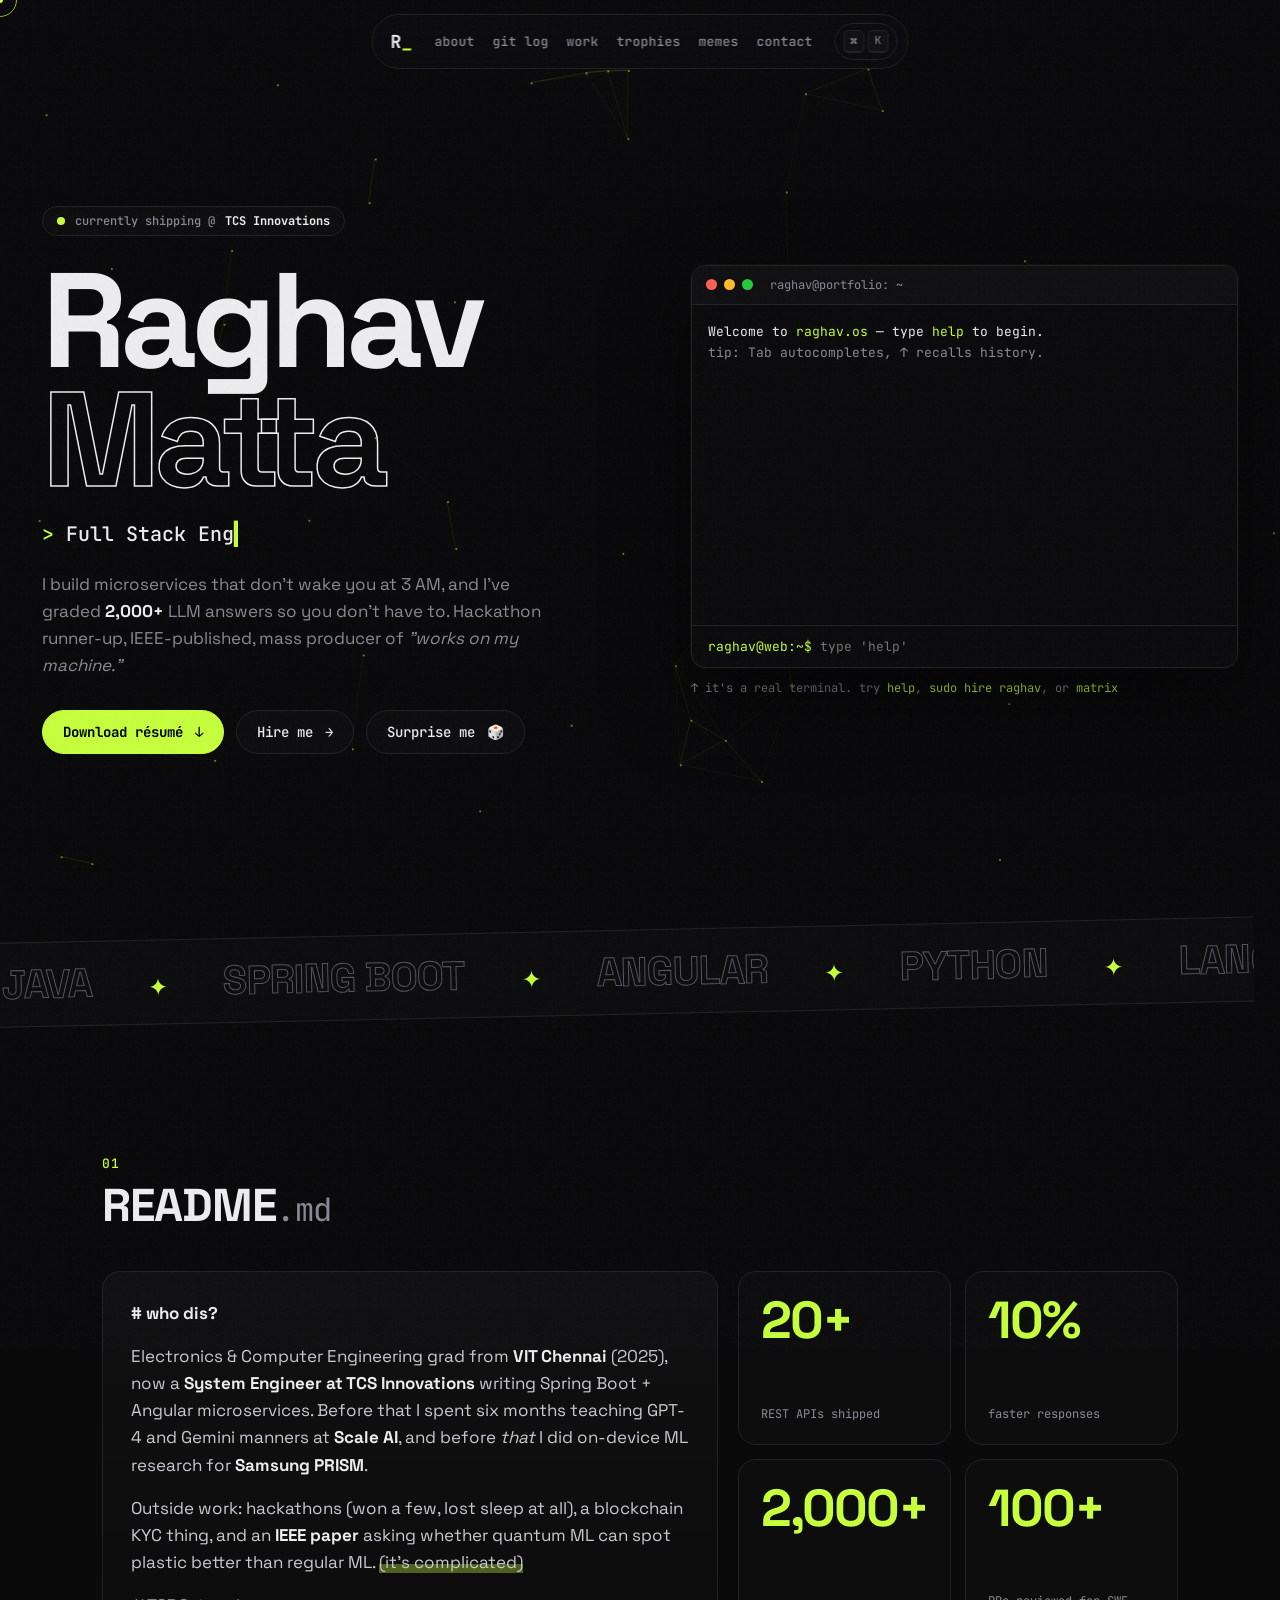
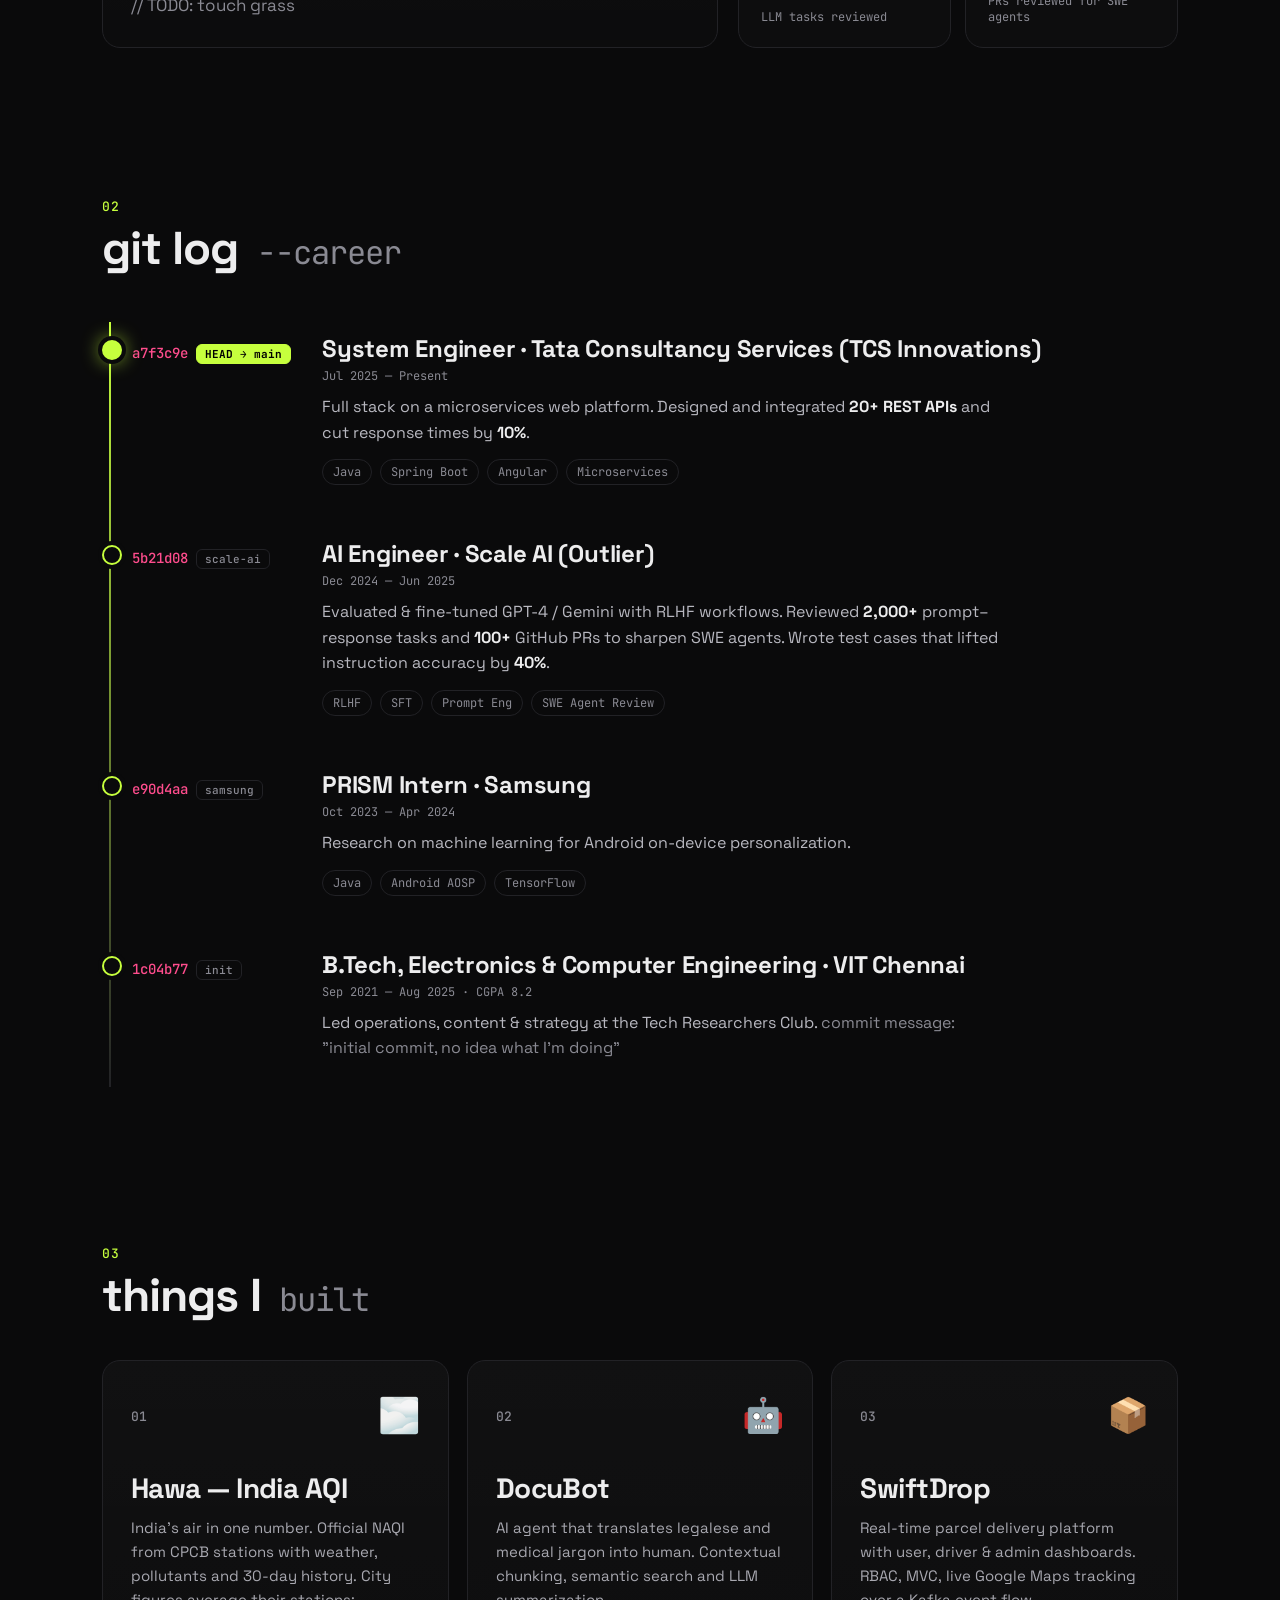
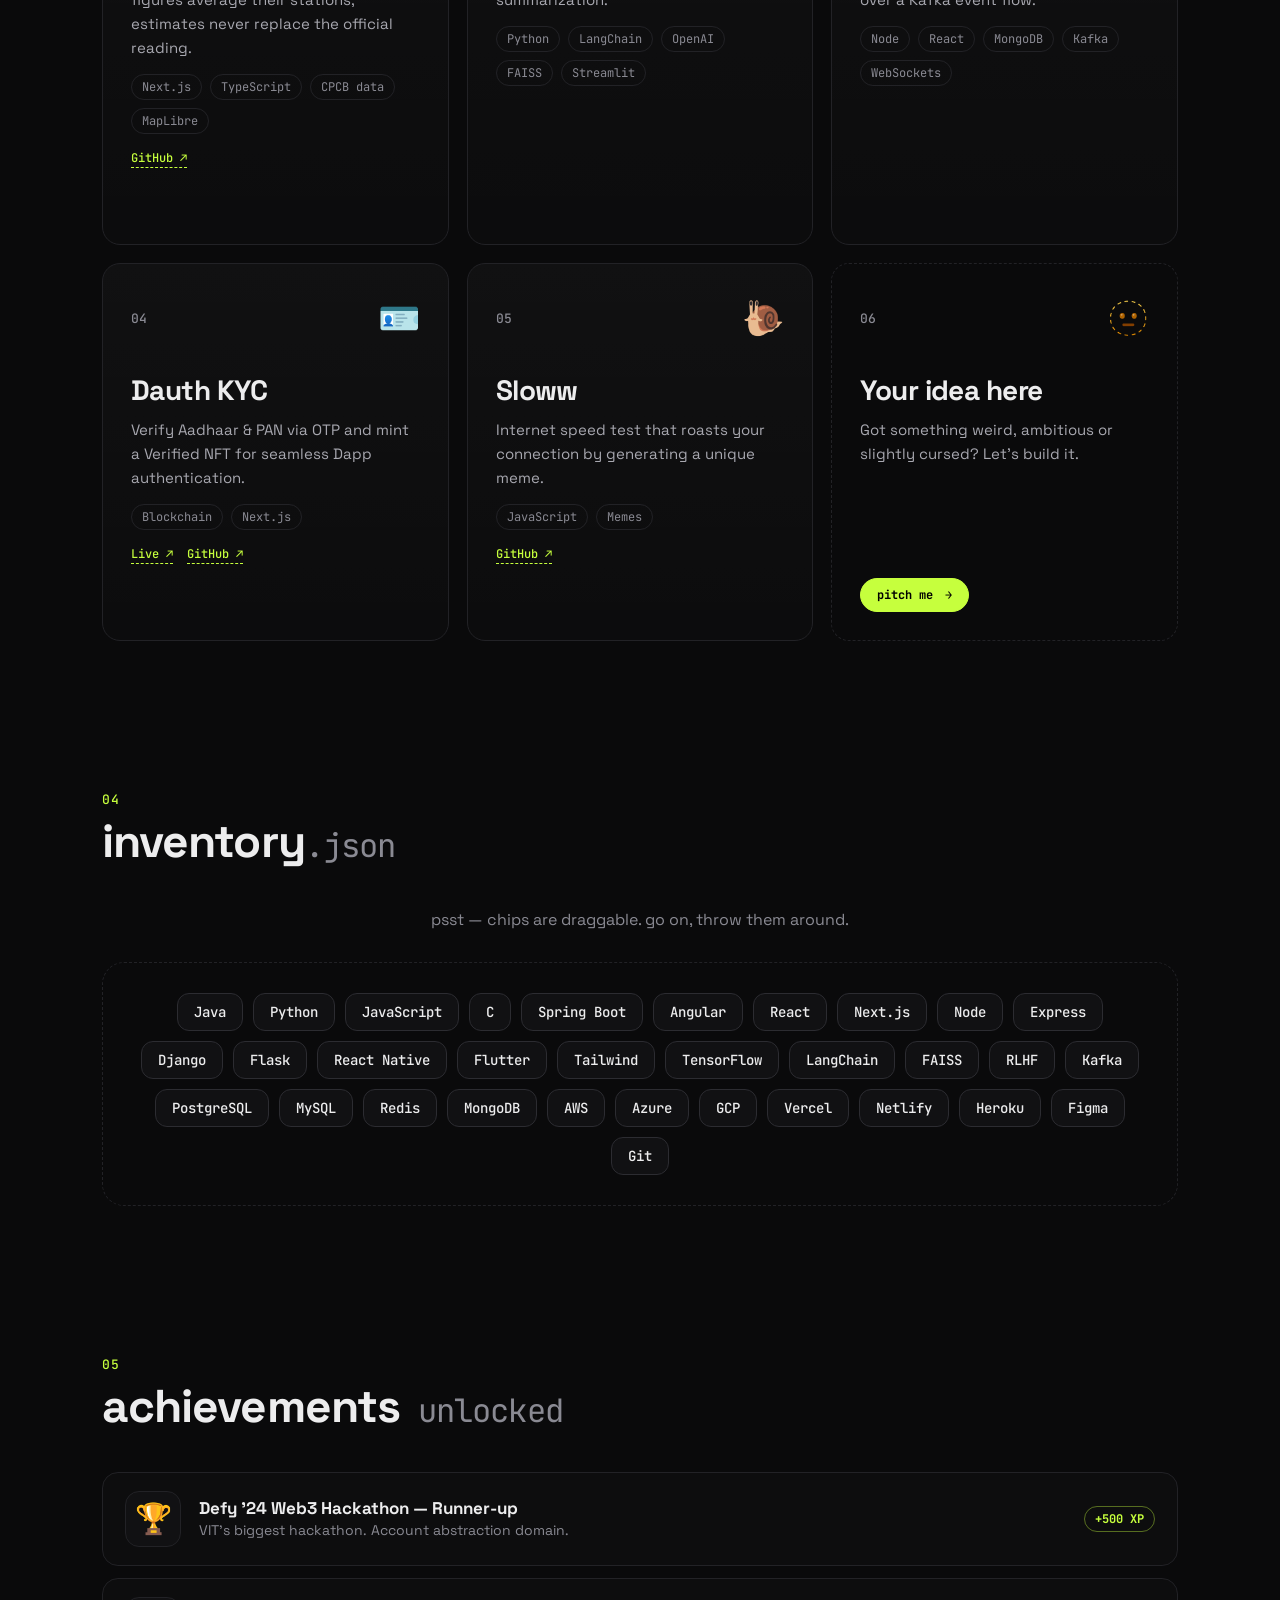
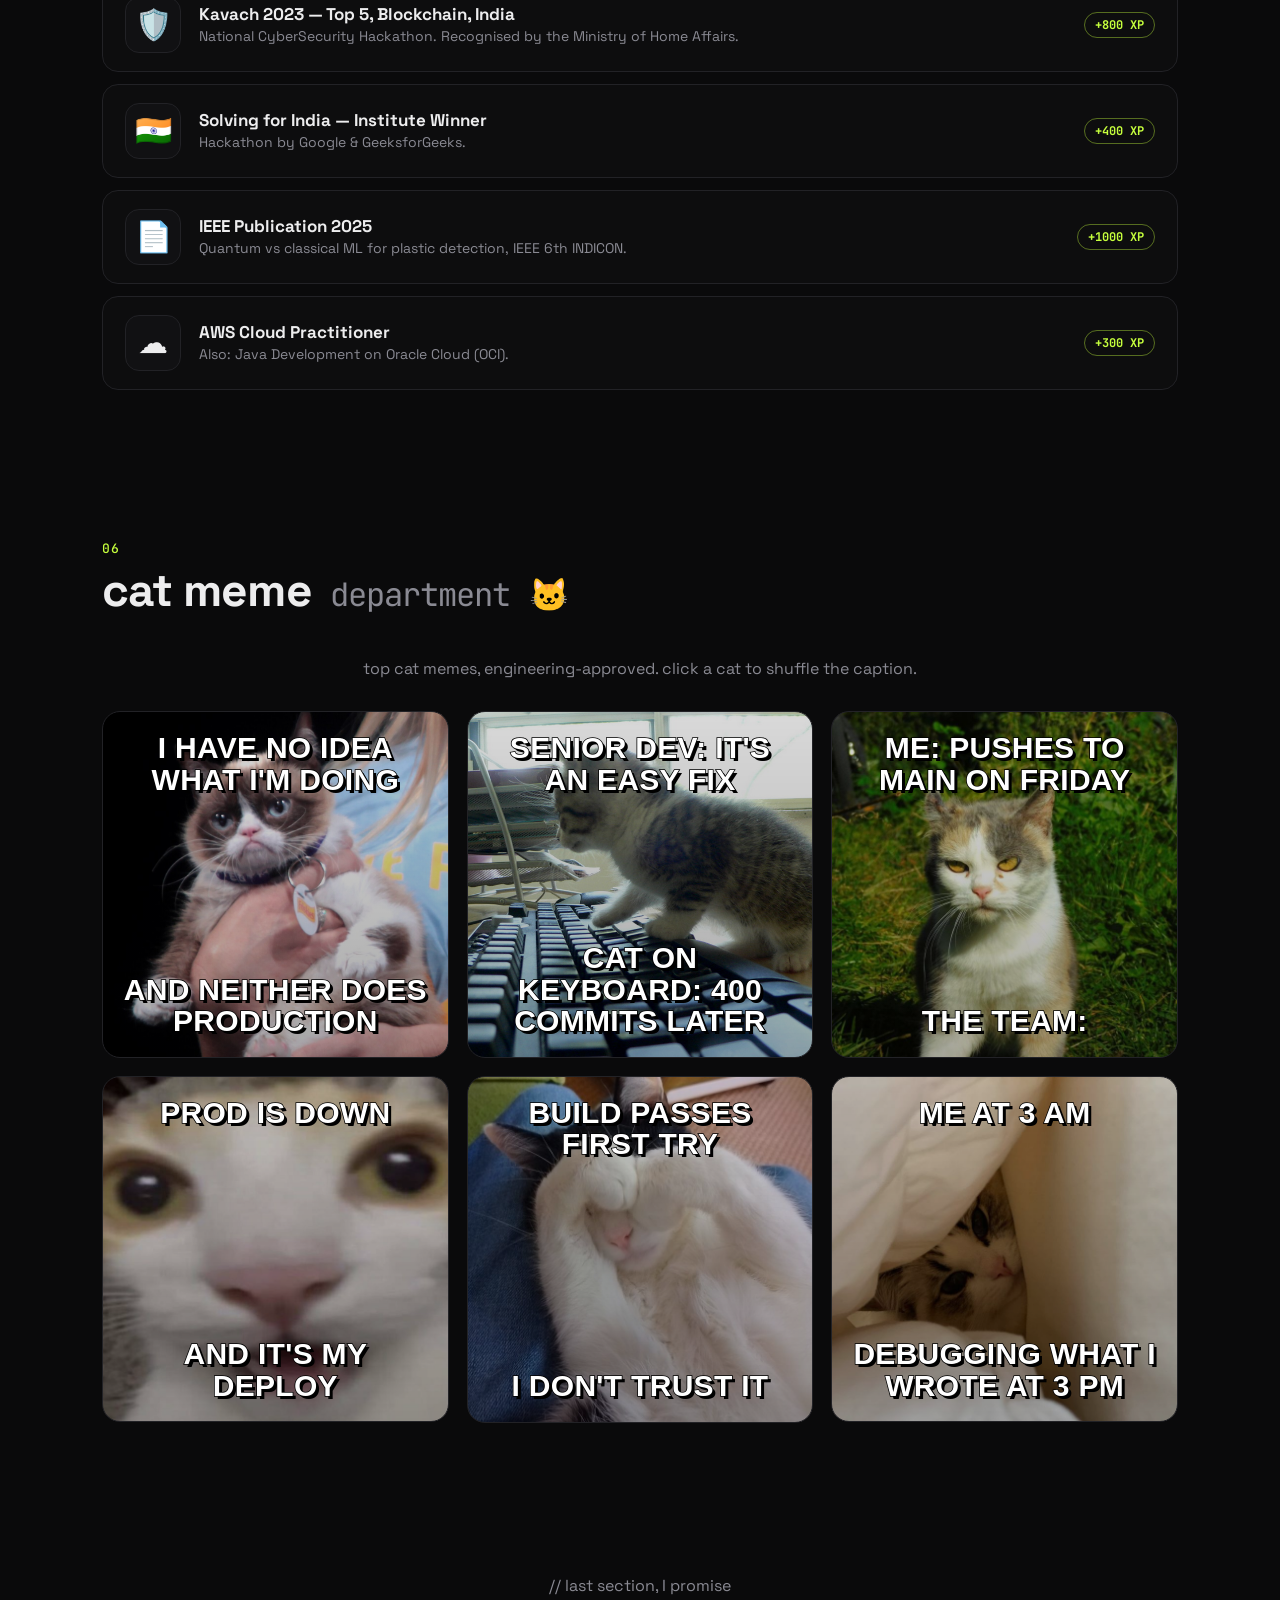
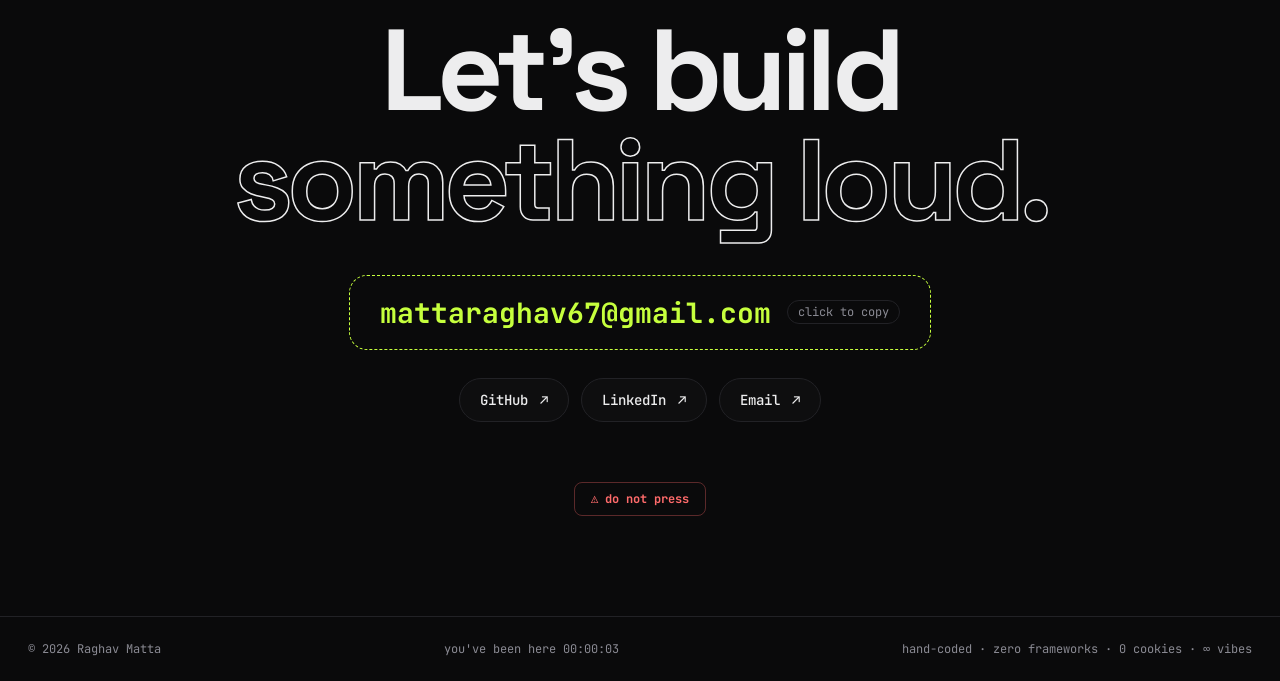
==== commit 5f249490: "feat: cat memes, Hawa project, project links, TCS Innovations update Co-authored-by: Cursor <cursora" ====
--- a/index.html
+++ b/index.html
@@ -44,7 +44,7 @@
 <!-- HERO -->
 <section class="hero">
   <div class="hero-left">
-    <div class="status"><i></i> currently shipping @ <b>TCS Digital</b></div>
+    <div class="status"><i></i> currently shipping @ <b>TCS Innovations</b></div>
     <h1 class="name" aria-label="Raghav Matta">
       <span class="glitch" data-text="Raghav">Raghav</span>
       <span class="glitch outline" data-text="Matta">Matta</span>
@@ -98,7 +98,7 @@
       <p><b># who dis?</b></p>
       <p>
         Electronics &amp; Computer Engineering grad from <b>VIT Chennai</b> (2025),
-        now a <b>System Engineer at TCS Digital</b> writing Spring Boot + Angular
+        now a <b>System Engineer at TCS Innovations</b> writing Spring Boot + Angular
         microservices. Before that I spent six months teaching GPT-4 and Gemini
         manners at <b>Scale AI</b>, and before <i>that</i> I did on-device ML research
         for <b>Samsung PRISM</b>.
@@ -113,7 +113,7 @@
 
     <div class="stats">
       <div class="stat reveal"><b data-count="20" data-suffix="+">0</b><span>REST APIs shipped</span></div>
-      <div class="stat reveal"><b data-count="35" data-suffix="%">0</b><span>faster responses</span></div>
+      <div class="stat reveal"><b data-count="10" data-suffix="%">0</b><span>faster responses</span></div>
       <div class="stat reveal"><b data-count="2000" data-suffix="+">0</b><span>LLM tasks reviewed</span></div>
       <div class="stat reveal"><b data-count="100" data-suffix="+">0</b><span>PRs reviewed for SWE agents</span></div>
     </div>
@@ -127,9 +127,9 @@
     <article class="commit reveal">
       <div class="hash">a7f3c9e <em class="tag head">HEAD → main</em></div>
       <div class="cbody">
-        <h3>System Engineer · Tata Consultancy Services (Digital)</h3>
+        <h3>System Engineer · Tata Consultancy Services (TCS Innovations)</h3>
         <time>Jul 2025 — Present</time>
-        <p>Full stack on a microservices web platform. Designed and integrated <b>20+ REST APIs</b> and cut response times by <b>35%</b>.</p>
+        <p>Full stack on a microservices web platform. Designed and integrated <b>20+ REST APIs</b> and cut response times by <b>10%</b>.</p>
         <div class="tags"><span>Java</span><span>Spring Boot</span><span>Angular</span><span>Microservices</span></div>
       </div>
     </article>
@@ -167,39 +167,42 @@
   <h2 class="sec-title"><small>03</small> things I<span> built</span></h2>
   <div class="projects">
     <article class="proj card reveal" data-tilt>
-      <div class="proj-top"><span class="num">01</span><span class="emoji">🤖</span></div>
+      <div class="proj-top"><span class="num">01</span><span class="emoji">🌫️</span></div>
+      <h3>Hawa — India AQI</h3>
+      <p>India's air in one number. Official NAQI from CPCB stations with weather, pollutants and 30-day history. City figures average their stations; estimates never replace the official reading.</p>
+      <div class="tags"><span>Next.js</span><span>TypeScript</span><span>CPCB data</span><span>MapLibre</span></div>
+      <div class="links"><a href="https://github.com/Rxghavdev/aqi-web" target="_blank" rel="noopener">GitHub ↗</a></div>
+      <q>Breathe responsibly. (data.gov.in permitting)</q>
+    </article>
+    <article class="proj card reveal" data-tilt>
+      <div class="proj-top"><span class="num">02</span><span class="emoji">🤖</span></div>
       <h3>DocuBot</h3>
       <p>AI agent that translates legalese and medical jargon into human. Contextual chunking, semantic search and LLM summarization.</p>
       <div class="tags"><span>Python</span><span>LangChain</span><span>OpenAI</span><span>FAISS</span><span>Streamlit</span></div>
       <q>"I have read the terms and conditions" — nobody, ever. Except this bot.</q>
     </article>
     <article class="proj card reveal" data-tilt>
-      <div class="proj-top"><span class="num">02</span><span class="emoji">📦</span></div>
+      <div class="proj-top"><span class="num">03</span><span class="emoji">📦</span></div>
       <h3>SwiftDrop</h3>
       <p>Real-time parcel delivery platform with user, driver &amp; admin dashboards. RBAC, MVC, live Google Maps tracking over a Kafka event flow.</p>
       <div class="tags"><span>Node</span><span>React</span><span>MongoDB</span><span>Kafka</span><span>WebSockets</span></div>
       <q>Where's my package? → literally a dot on a map. Moving.</q>
     </article>
     <article class="proj card reveal" data-tilt>
-      <div class="proj-top"><span class="num">03</span><span class="emoji">🪪</span></div>
+      <div class="proj-top"><span class="num">04</span><span class="emoji">🪪</span></div>
       <h3>Dauth KYC</h3>
       <p>Verify Aadhaar &amp; PAN via OTP and mint a Verified NFT for seamless Dapp authentication.</p>
       <div class="tags"><span>Blockchain</span><span>Next.js</span></div>
+      <div class="links"><a href="https://d-auth-alpha.vercel.app" target="_blank" rel="noopener">Live ↗</a><a href="https://github.com/Rxghavdev/D-AUTH-BE" target="_blank" rel="noopener">GitHub ↗</a></div>
       <q>Yes, your identity is now a JPEG. No, it's not a monkey.</q>
     </article>
     <article class="proj card reveal" data-tilt>
-      <div class="proj-top"><span class="num">04</span><span class="emoji">🔬</span></div>
-      <h3>Quantum vs Classical ML</h3>
-      <p>IEEE 2025 (6th INDICON): hybrid quantum models vs classical ML for plastic waste detection.</p>
-      <div class="tags"><span>Quantum ML</span><span>Research</span><span>IEEE</span></div>
-      <q>Schrödinger's accuracy: both high and low until you submit the paper.</q>
-    </article>
-    <article class="proj card reveal" data-tilt>
-      <div class="proj-top"><span class="num">05</span><span class="emoji">🛡️</span></div>
-      <h3>Crypto Analyzer</h3>
-      <p>Kavach 2023 (Top 5, Blockchain, India). Pulled data from 4 major networks; praised by the Ministry of Home Affairs, Govt. of India.</p>
-      <div class="tags"><span>Blockchain</span><span>APIs</span><span>CyberSec</span></div>
-      <q>The government said "nice" and I've been insufferable since.</q>
+      <div class="proj-top"><span class="num">05</span><span class="emoji">🐌</span></div>
+      <h3>Sloww</h3>
+      <p>Internet speed test that roasts your connection by generating a unique meme.</p>
+      <div class="tags"><span>JavaScript</span><span>Memes</span></div>
+      <div class="links"><a href="https://github.com/Rxghavdev/sloww" target="_blank" rel="noopener">GitHub ↗</a></div>
+      <q>Your Wi-Fi called. It wants a divorce.</q>
     </article>
     <article class="proj card reveal ghost-card" data-tilt>
       <div class="proj-top"><span class="num">06</span><span class="emoji">🫥</span></div>
@@ -240,12 +243,15 @@
 
 <!-- MEMES -->
 <section id="memes" class="sec">
-  <h2 class="sec-title"><small>06</small> meme<span> department</span></h2>
-  <p class="muted center">engineering-approved. click a card to shuffle the caption.</p>
+  <h2 class="sec-title"><small>06</small> cat meme<span> department 🐱</span></h2>
+  <p class="muted center">top cat memes, engineering-approved. click a cat to shuffle the caption.</p>
   <div class="memes">
     <div class="meme reveal" data-i="0"></div>
     <div class="meme reveal" data-i="1"></div>
     <div class="meme reveal" data-i="2"></div>
+    <div class="meme reveal" data-i="3"></div>
+    <div class="meme reveal" data-i="4"></div>
+    <div class="meme reveal" data-i="5"></div>
   </div>
 </section>
 
@@ -280,6 +286,8 @@
   </div>
 </div>
 
+<div class="catpop" id="catpop" hidden><div class="catbox"><div class="mt" id="catTop"></div><img id="catImg" alt="cat meme"><div class="mb" id="catBot"></div><small>click anywhere to close</small></div></div>
+
 <div class="toasts" id="toasts" aria-live="polite"></div>
 <script src="script.js"></script>
 </body>
--- a/style.css
+++ b/style.css
@@ -188,7 +188,7 @@
 .meme{aspect-ratio:1;border-radius:18px;border:1px solid var(--line);position:relative;overflow:hidden;display:flex;flex-direction:column;justify-content:space-between;align-items:center;padding:20px;text-align:center;user-select:none;transition:transform .3s}
 .meme:hover{transform:rotate(-1.5deg) scale(1.02)}
 .meme .mt,.meme .mb{font:900 clamp(20px,3.2vw,30px)/1.05 Impact,'Arial Black',sans-serif;text-transform:uppercase;color:#fff;letter-spacing:.01em;-webkit-text-stroke:1.5px #000;paint-order:stroke fill;text-shadow:3px 3px 0 #000;z-index:1}
-.meme .me{font-size:clamp(80px,13vw,130px);z-index:1;filter:drop-shadow(0 10px 20px rgba(0,0,0,.5));transition:transform .4s}
+.meme .me{display:none;font-size:clamp(80px,13vw,130px);z-index:1;filter:drop-shadow(0 10px 20px rgba(0,0,0,.5));transition:transform .4s}
 .meme:hover .me{transform:scale(1.15) rotate(-6deg)}
 .meme.pop{animation:pop .4s}
 @keyframes pop{40%{transform:scale(.94) rotate(2deg)}}
@@ -234,3 +234,16 @@
   *{animation-duration:.001s!important;animation-iteration-count:1!important;transition-duration:.001s!important}
   .reveal{opacity:1;transform:none}
 }
+
+.links{display:flex;gap:14px;margin-top:16px}
+.links a{font:500 12px var(--mono);color:var(--acc);border-bottom:1px dashed var(--acc);padding-bottom:1px}
+.links a:hover{color:#000;background:var(--acc)}
+.proj .links+q{padding-top:14px}
+.catpop{position:fixed;inset:0;z-index:97;background:rgba(0,0,0,.82);backdrop-filter:blur(6px);display:grid;place-items:center;padding:16px}
+.catpop[hidden]{display:none}
+.catbox{position:relative;width:min(460px,92vw);text-align:center;animation:catin .35s cubic-bezier(.34,1.6,.5,1)}
+.catbox img{width:100%;max-height:70vh;object-fit:cover;border-radius:18px;display:block;border:2px solid var(--acc)}
+.catbox .mt,.catbox .mb{position:absolute;left:0;right:0;padding:0 12px;font:900 clamp(26px,6vw,40px)/1.05 Impact,'Arial Black',sans-serif;color:#fff;text-transform:uppercase;-webkit-text-stroke:2px #000;paint-order:stroke fill;text-shadow:3px 3px 0 #000}
+.catbox .mt{top:14px}.catbox .mb{bottom:48px}
+.catbox small{display:block;margin-top:12px;font:12px var(--mono);color:var(--muted)}
+@keyframes catin{from{opacity:0;transform:scale(.5) rotate(-8deg)}}
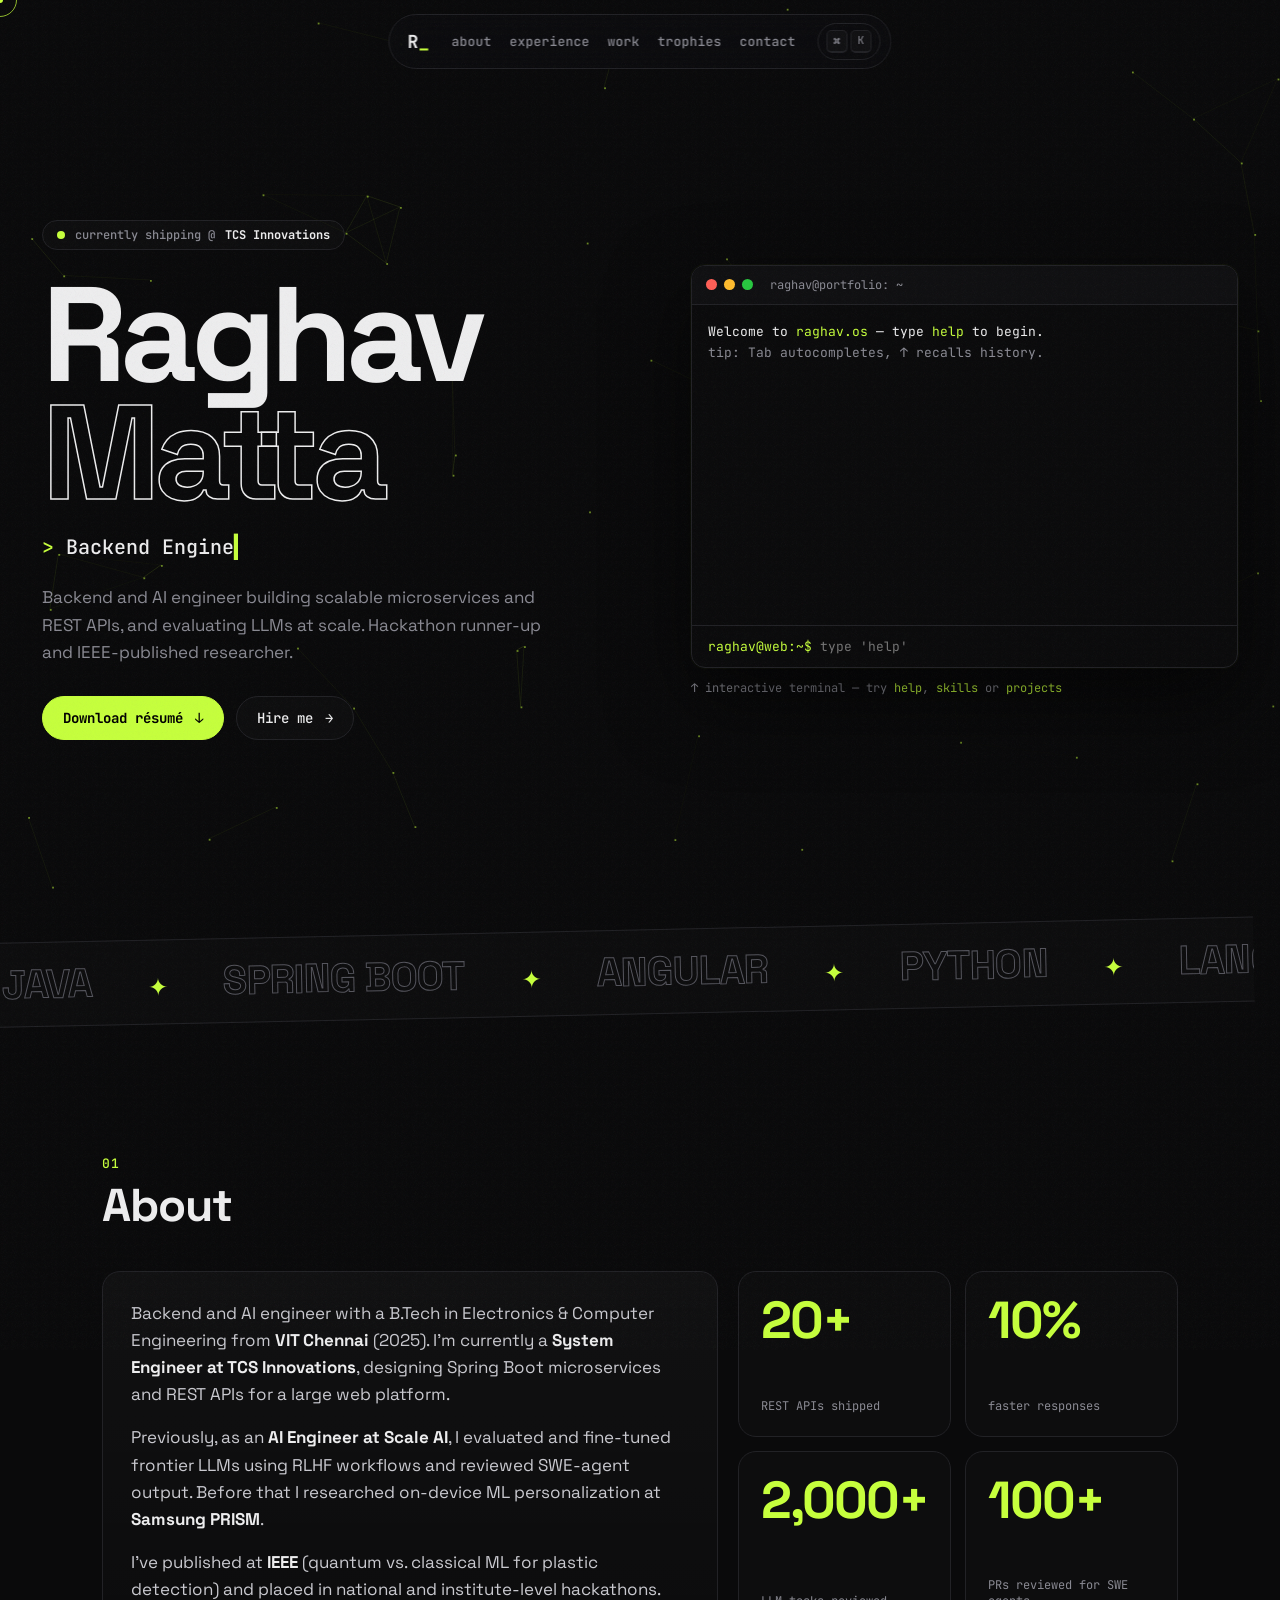
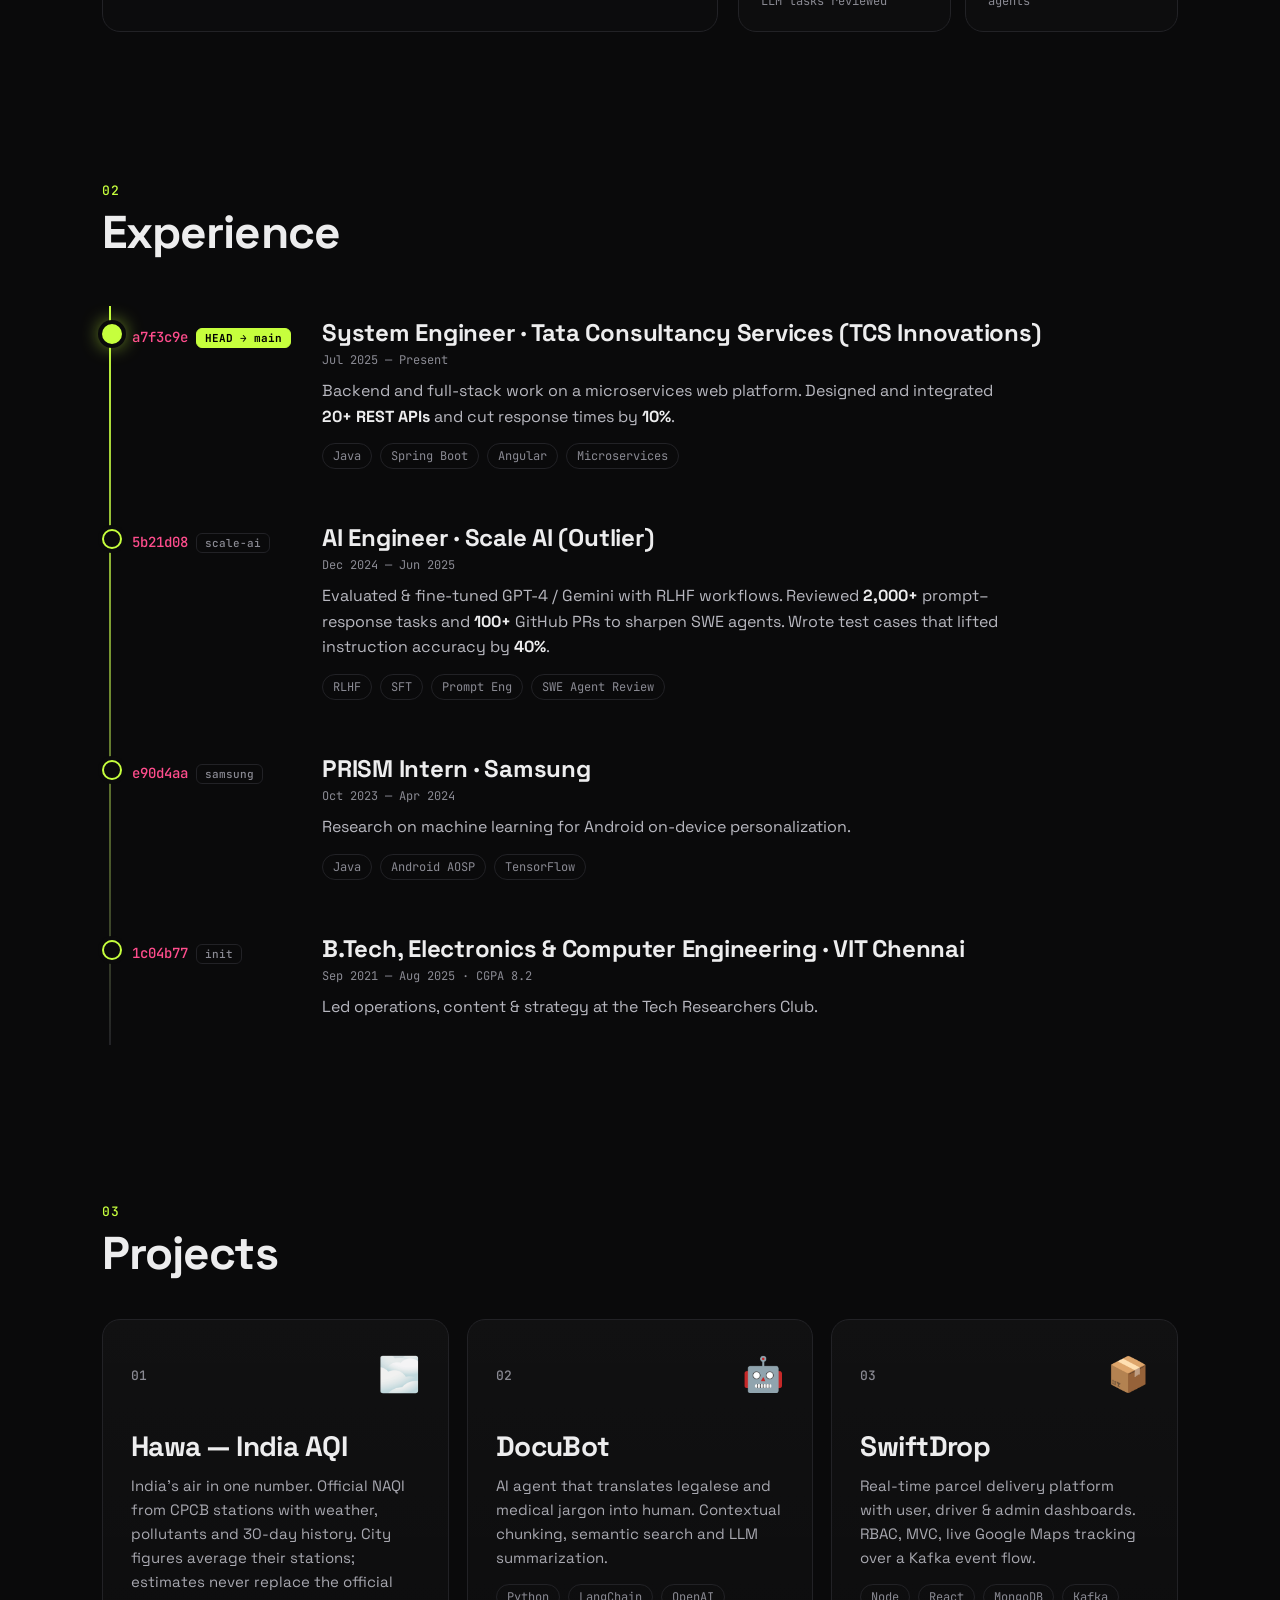
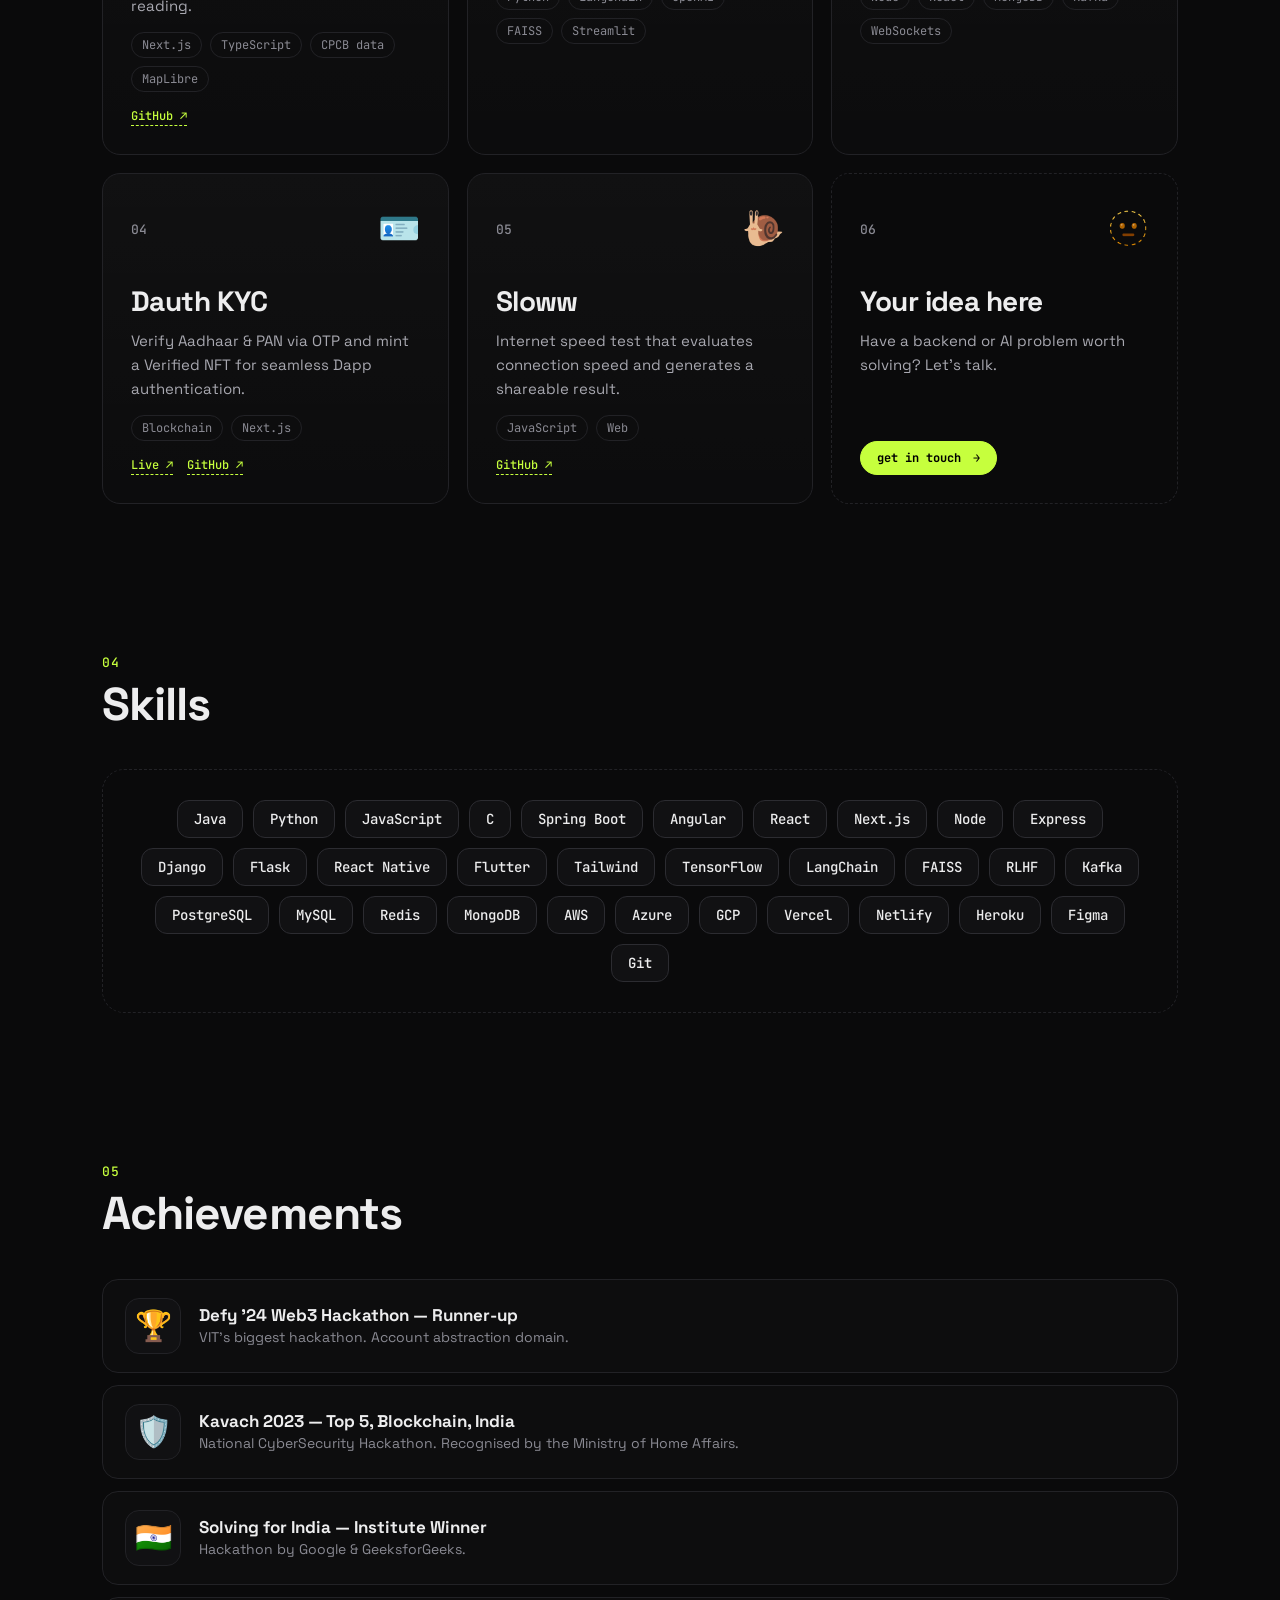
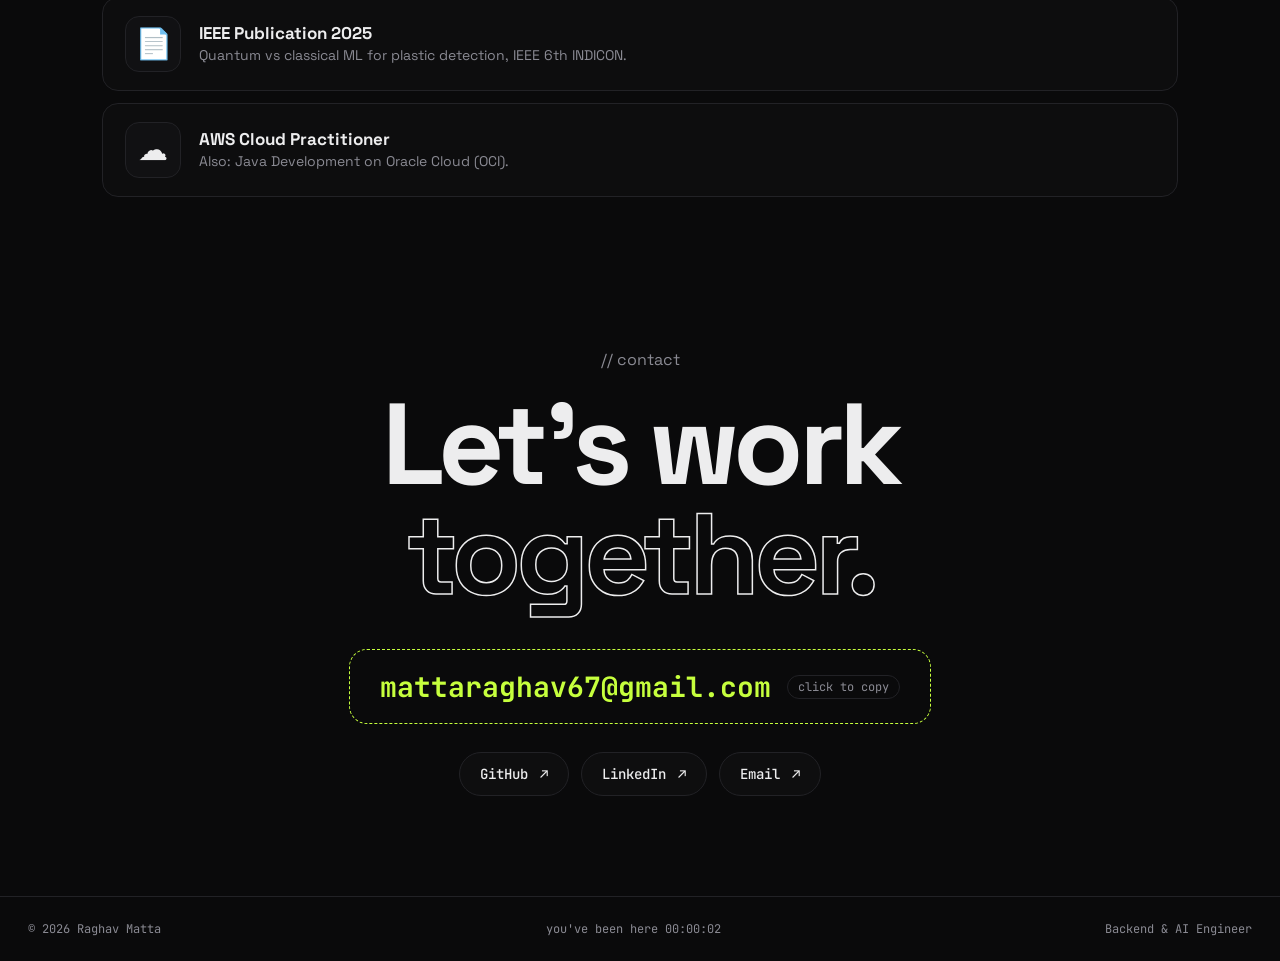
==== commit 0e2e4302: "Professional tone, Backend & AI Engineer positioning, hide memes behind terminal command Co-authored" ====
--- a/index.html
+++ b/index.html
@@ -3,11 +3,11 @@
 <head>
 <meta charset="utf-8">
 <meta name="viewport" content="width=device-width, initial-scale=1">
-<title>Raghav Matta — Full Stack · AI · Occasionally Funny</title>
-<meta name="description" content="Raghav Matta — System Engineer at TCS, ex-AI Engineer at Scale AI, ex-Samsung PRISM. Builds microservices, LLM things and questionable memes.">
+<title>Raghav Matta — Backend &amp; AI Engineer</title>
+<meta name="description" content="Raghav Matta — Backend &amp; AI Engineer. System Engineer at TCS Innovations, ex-AI Engineer at Scale AI, ex-Samsung PRISM. Microservices, REST APIs and LLM systems.">
 <meta name="theme-color" content="#0a0a0b">
-<meta property="og:title" content="Raghav Matta — portfolio.exe">
-<meta property="og:description" content="Full stack engineer. AI trainer. Hackathon menace. Press ⌘K.">
+<meta property="og:title" content="Raghav Matta — Backend &amp; AI Engineer">
+<meta property="og:description" content="Backend and AI engineer. Microservices, REST APIs, LLM evaluation.">
 <link rel="icon" href="data:image/svg+xml,<svg xmlns='http://www.w3.org/2000/svg' viewBox='0 0 100 100'><rect width='100' height='100' rx='24' fill='%230a0a0b'/><text x='50' y='68' font-size='58' text-anchor='middle' font-family='monospace' font-weight='700' fill='%23c6ff3d'>R_</text></svg>">
 <link rel="preconnect" href="https://fonts.googleapis.com">
 <link rel="preconnect" href="https://fonts.gstatic.com" crossorigin>
@@ -29,10 +29,9 @@
   <a href="#top" class="logo" id="logo" aria-label="Home">R<span>_</span></a>
   <nav>
     <a href="#about">about</a>
-    <a href="#log">git log</a>
+    <a href="#log">experience</a>
     <a href="#work">work</a>
     <a href="#trophies">trophies</a>
-    <a href="#memes">memes</a>
     <a href="#contact">contact</a>
   </nav>
   <button class="kbd-btn" id="openPalette" aria-label="Open command palette">
@@ -53,16 +52,15 @@
       <span class="prompt">&gt;</span> <span id="typed"></span><span class="caret">▍</span>
     </p>
     <p class="blurb">
-      I build microservices that don't wake you at 3 AM, and I've graded
-      <b>2,000+</b> LLM answers so you don't have to. Hackathon runner-up,
-      IEEE-published, mass producer of <i>"works on my machine."</i>
+      Backend and AI engineer building scalable microservices and REST APIs,
+      and evaluating LLMs at scale. Hackathon runner-up and IEEE-published
+      researcher.
     </p>
     <div class="cta">
       <a class="btn primary" href="Raghav_Matta_Resume.pdf" download>
         <span>Download résumé</span><em>↓</em>
       </a>
       <a class="btn" href="#contact"><span>Hire me</span><em>→</em></a>
-      <button class="btn ghost" id="randomMeme"><span>Surprise me</span><em>🎲</em></button>
     </div>
   </div>
 
@@ -78,7 +76,7 @@
         <input id="termInput" type="text" spellcheck="false" aria-label="Terminal input" placeholder="type 'help'">
       </form>
     </div>
-    <p class="hint">↑ it's a real terminal. try <code>help</code>, <code>sudo hire raghav</code>, or <code>matrix</code></p>
+    <p class="hint">↑ interactive terminal — try <code>help</code>, <code>skills</code> or <code>projects</code></p>
   </div>
 </section>
 
@@ -92,23 +90,25 @@
 
 <!-- ABOUT -->
 <section id="about" class="sec">
-  <h2 class="sec-title"><small>01</small> README<span>.md</span></h2>
+  <h2 class="sec-title"><small>01</small> About</h2>
   <div class="about-grid">
     <div class="card readme reveal">
-      <p><b># who dis?</b></p>
       <p>
-        Electronics &amp; Computer Engineering grad from <b>VIT Chennai</b> (2025),
-        now a <b>System Engineer at TCS Innovations</b> writing Spring Boot + Angular
-        microservices. Before that I spent six months teaching GPT-4 and Gemini
-        manners at <b>Scale AI</b>, and before <i>that</i> I did on-device ML research
-        for <b>Samsung PRISM</b>.
+        Backend and AI engineer with a B.Tech in Electronics &amp; Computer
+        Engineering from <b>VIT Chennai</b> (2025). I'm currently a
+        <b>System Engineer at TCS Innovations</b>, designing Spring Boot
+        microservices and REST APIs for a large web platform.
       </p>
       <p>
-        Outside work: hackathons (won a few, lost sleep at all), a blockchain KYC
-        thing, and an <b>IEEE paper</b> asking whether quantum ML can spot plastic
-        better than regular ML. <span class="mark">(it's complicated)</span>
+        Previously, as an <b>AI Engineer at Scale AI</b>, I evaluated and
+        fine-tuned frontier LLMs using RLHF workflows and reviewed SWE-agent
+        output. Before that I researched on-device ML personalization at
+        <b>Samsung PRISM</b>.
       </p>
-      <p class="muted">// TODO: touch grass</p>
+      <p>
+        I've published at <b>IEEE</b> (quantum vs. classical ML for plastic
+        detection) and placed in national and institute-level hackathons.
+      </p>
     </div>
 
     <div class="stats">
@@ -122,14 +122,14 @@
 
 <!-- GIT LOG -->
 <section id="log" class="sec">
-  <h2 class="sec-title"><small>02</small> git log<span> --career</span></h2>
+  <h2 class="sec-title"><small>02</small> Experience</h2>
   <div class="gitlog">
     <article class="commit reveal">
       <div class="hash">a7f3c9e <em class="tag head">HEAD → main</em></div>
       <div class="cbody">
         <h3>System Engineer · Tata Consultancy Services (TCS Innovations)</h3>
         <time>Jul 2025 — Present</time>
-        <p>Full stack on a microservices web platform. Designed and integrated <b>20+ REST APIs</b> and cut response times by <b>10%</b>.</p>
+        <p>Backend and full-stack work on a microservices web platform. Designed and integrated <b>20+ REST APIs</b> and cut response times by <b>10%</b>.</p>
         <div class="tags"><span>Java</span><span>Spring Boot</span><span>Angular</span><span>Microservices</span></div>
       </div>
     </article>
@@ -156,7 +156,7 @@
       <div class="cbody">
         <h3>B.Tech, Electronics &amp; Computer Engineering · VIT Chennai</h3>
         <time>Sep 2021 — Aug 2025 · CGPA 8.2</time>
-        <p>Led operations, content &amp; strategy at the Tech Researchers Club. <span class="muted">commit message: "initial commit, no idea what I'm doing"</span></p>
+        <p>Led operations, content &amp; strategy at the Tech Researchers Club. </p>
       </div>
     </article>
   </div>
@@ -164,7 +164,7 @@
 
 <!-- WORK -->
 <section id="work" class="sec">
-  <h2 class="sec-title"><small>03</small> things I<span> built</span></h2>
+  <h2 class="sec-title"><small>03</small> Projects</h2>
   <div class="projects">
     <article class="proj card reveal" data-tilt>
       <div class="proj-top"><span class="num">01</span><span class="emoji">🌫️</span></div>
@@ -172,21 +172,18 @@
       <p>India's air in one number. Official NAQI from CPCB stations with weather, pollutants and 30-day history. City figures average their stations; estimates never replace the official reading.</p>
       <div class="tags"><span>Next.js</span><span>TypeScript</span><span>CPCB data</span><span>MapLibre</span></div>
       <div class="links"><a href="https://github.com/Rxghavdev/aqi-web" target="_blank" rel="noopener">GitHub ↗</a></div>
-      <q>Breathe responsibly. (data.gov.in permitting)</q>
     </article>
     <article class="proj card reveal" data-tilt>
       <div class="proj-top"><span class="num">02</span><span class="emoji">🤖</span></div>
       <h3>DocuBot</h3>
       <p>AI agent that translates legalese and medical jargon into human. Contextual chunking, semantic search and LLM summarization.</p>
       <div class="tags"><span>Python</span><span>LangChain</span><span>OpenAI</span><span>FAISS</span><span>Streamlit</span></div>
-      <q>"I have read the terms and conditions" — nobody, ever. Except this bot.</q>
     </article>
     <article class="proj card reveal" data-tilt>
       <div class="proj-top"><span class="num">03</span><span class="emoji">📦</span></div>
       <h3>SwiftDrop</h3>
       <p>Real-time parcel delivery platform with user, driver &amp; admin dashboards. RBAC, MVC, live Google Maps tracking over a Kafka event flow.</p>
       <div class="tags"><span>Node</span><span>React</span><span>MongoDB</span><span>Kafka</span><span>WebSockets</span></div>
-      <q>Where's my package? → literally a dot on a map. Moving.</q>
     </article>
     <article class="proj card reveal" data-tilt>
       <div class="proj-top"><span class="num">04</span><span class="emoji">🪪</span></div>
@@ -194,29 +191,27 @@
       <p>Verify Aadhaar &amp; PAN via OTP and mint a Verified NFT for seamless Dapp authentication.</p>
       <div class="tags"><span>Blockchain</span><span>Next.js</span></div>
       <div class="links"><a href="https://d-auth-alpha.vercel.app" target="_blank" rel="noopener">Live ↗</a><a href="https://github.com/Rxghavdev/D-AUTH-BE" target="_blank" rel="noopener">GitHub ↗</a></div>
-      <q>Yes, your identity is now a JPEG. No, it's not a monkey.</q>
     </article>
     <article class="proj card reveal" data-tilt>
       <div class="proj-top"><span class="num">05</span><span class="emoji">🐌</span></div>
       <h3>Sloww</h3>
-      <p>Internet speed test that roasts your connection by generating a unique meme.</p>
-      <div class="tags"><span>JavaScript</span><span>Memes</span></div>
+      <p>Internet speed test that evaluates connection speed and generates a shareable result.</p>
+      <div class="tags"><span>JavaScript</span><span>Web</span></div>
       <div class="links"><a href="https://github.com/Rxghavdev/sloww" target="_blank" rel="noopener">GitHub ↗</a></div>
-      <q>Your Wi-Fi called. It wants a divorce.</q>
     </article>
     <article class="proj card reveal ghost-card" data-tilt>
       <div class="proj-top"><span class="num">06</span><span class="emoji">🫥</span></div>
       <h3>Your idea here</h3>
-      <p>Got something weird, ambitious or slightly cursed? Let's build it.</p>
-      <a class="btn primary small" href="#contact"><span>pitch me</span><em>→</em></a>
+      <p>Have a backend or AI problem worth solving? Let's talk.</p>
+      <a class="btn primary small" href="#contact"><span>get in touch</span><em>→</em></a>
     </article>
   </div>
 </section>
 
 <!-- SKILLS -->
 <section id="skills" class="sec">
-  <h2 class="sec-title"><small>04</small> inventory<span>.json</span></h2>
-  <p class="muted center">psst — chips are draggable. go on, throw them around.</p>
+  <h2 class="sec-title"><small>04</small> Skills</h2>
+  
   <div class="chips" id="chips">
     <span class="chip">Java</span><span class="chip">Python</span><span class="chip">JavaScript</span><span class="chip">C</span>
     <span class="chip">Spring Boot</span><span class="chip">Angular</span><span class="chip">React</span><span class="chip">Next.js</span>
@@ -231,18 +226,18 @@
 
 <!-- TROPHIES -->
 <section id="trophies" class="sec">
-  <h2 class="sec-title"><small>05</small> achievements<span> unlocked</span></h2>
+  <h2 class="sec-title"><small>05</small> Achievements</h2>
   <div class="trophies">
-    <div class="trophy reveal"><i>🏆</i><div><h4>Defy '24 Web3 Hackathon — Runner-up</h4><p>VIT's biggest hackathon. Account abstraction domain.</p></div><span>+500 XP</span></div>
-    <div class="trophy reveal"><i>🛡️</i><div><h4>Kavach 2023 — Top 5, Blockchain, India</h4><p>National CyberSecurity Hackathon. Recognised by the Ministry of Home Affairs.</p></div><span>+800 XP</span></div>
-    <div class="trophy reveal"><i>🇮🇳</i><div><h4>Solving for India — Institute Winner</h4><p>Hackathon by Google &amp; GeeksforGeeks.</p></div><span>+400 XP</span></div>
-    <div class="trophy reveal"><i>📄</i><div><h4>IEEE Publication 2025</h4><p>Quantum vs classical ML for plastic detection, IEEE 6th INDICON.</p></div><span>+1000 XP</span></div>
-    <div class="trophy reveal"><i>☁️</i><div><h4>AWS Cloud Practitioner</h4><p>Also: Java Development on Oracle Cloud (OCI).</p></div><span>+300 XP</span></div>
+    <div class="trophy reveal"><i>🏆</i><div><h4>Defy '24 Web3 Hackathon — Runner-up</h4><p>VIT's biggest hackathon. Account abstraction domain.</p></div></div>
+    <div class="trophy reveal"><i>🛡️</i><div><h4>Kavach 2023 — Top 5, Blockchain, India</h4><p>National CyberSecurity Hackathon. Recognised by the Ministry of Home Affairs.</p></div></div>
+    <div class="trophy reveal"><i>🇮🇳</i><div><h4>Solving for India — Institute Winner</h4><p>Hackathon by Google &amp; GeeksforGeeks.</p></div></div>
+    <div class="trophy reveal"><i>📄</i><div><h4>IEEE Publication 2025</h4><p>Quantum vs classical ML for plastic detection, IEEE 6th INDICON.</p></div></div>
+    <div class="trophy reveal"><i>☁️</i><div><h4>AWS Cloud Practitioner</h4><p>Also: Java Development on Oracle Cloud (OCI).</p></div></div>
   </div>
 </section>
 
 <!-- MEMES -->
-<section id="memes" class="sec">
+<section id="memes" class="sec" hidden>
   <h2 class="sec-title"><small>06</small> cat meme<span> department 🐱</span></h2>
   <p class="muted center">top cat memes, engineering-approved. click a cat to shuffle the caption.</p>
   <div class="memes">
@@ -257,8 +252,8 @@
 
 <!-- CONTACT -->
 <section id="contact" class="sec contact">
-  <p class="muted center">// last section, I promise</p>
-  <h2 class="big">Let's build<br><span class="outline">something loud.</span></h2>
+  <p class="muted center">// contact</p>
+  <h2 class="big">Let's work<br><span class="outline">together.</span></h2>
   <button class="mail" id="mail" data-mail="mattaraghav67@gmail.com">
     mattaraghav67@gmail.com <em id="mailHint">click to copy</em>
   </button>
@@ -267,14 +262,13 @@
     <a class="btn" href="https://linkedin.com/in/rxghavdev" target="_blank" rel="noopener"><span>LinkedIn</span><em>↗</em></a>
     <a class="btn" href="mailto:mattaraghav67@gmail.com"><span>Email</span><em>↗</em></a>
   </div>
-  <button class="dont" id="dont">⚠ do not press</button>
 </section>
 </main>
 
 <footer class="foot">
   <span>© <span id="year"></span> Raghav Matta</span>
   <span id="uptime">uptime 00:00:00</span>
-  <span>hand-coded · zero frameworks · 0 cookies · ∞ vibes</span>
+  <span>Backend &amp; AI Engineer</span>
 </footer>
 
 <!-- command palette -->
--- a/style.css
+++ b/style.css
@@ -247,3 +247,4 @@
 .catbox .mt{top:14px}.catbox .mb{bottom:48px}
 .catbox small{display:block;margin-top:12px;font:12px var(--mono);color:var(--muted)}
 @keyframes catin{from{opacity:0;transform:scale(.5) rotate(-8deg)}}
+[hidden]{display:none!important}
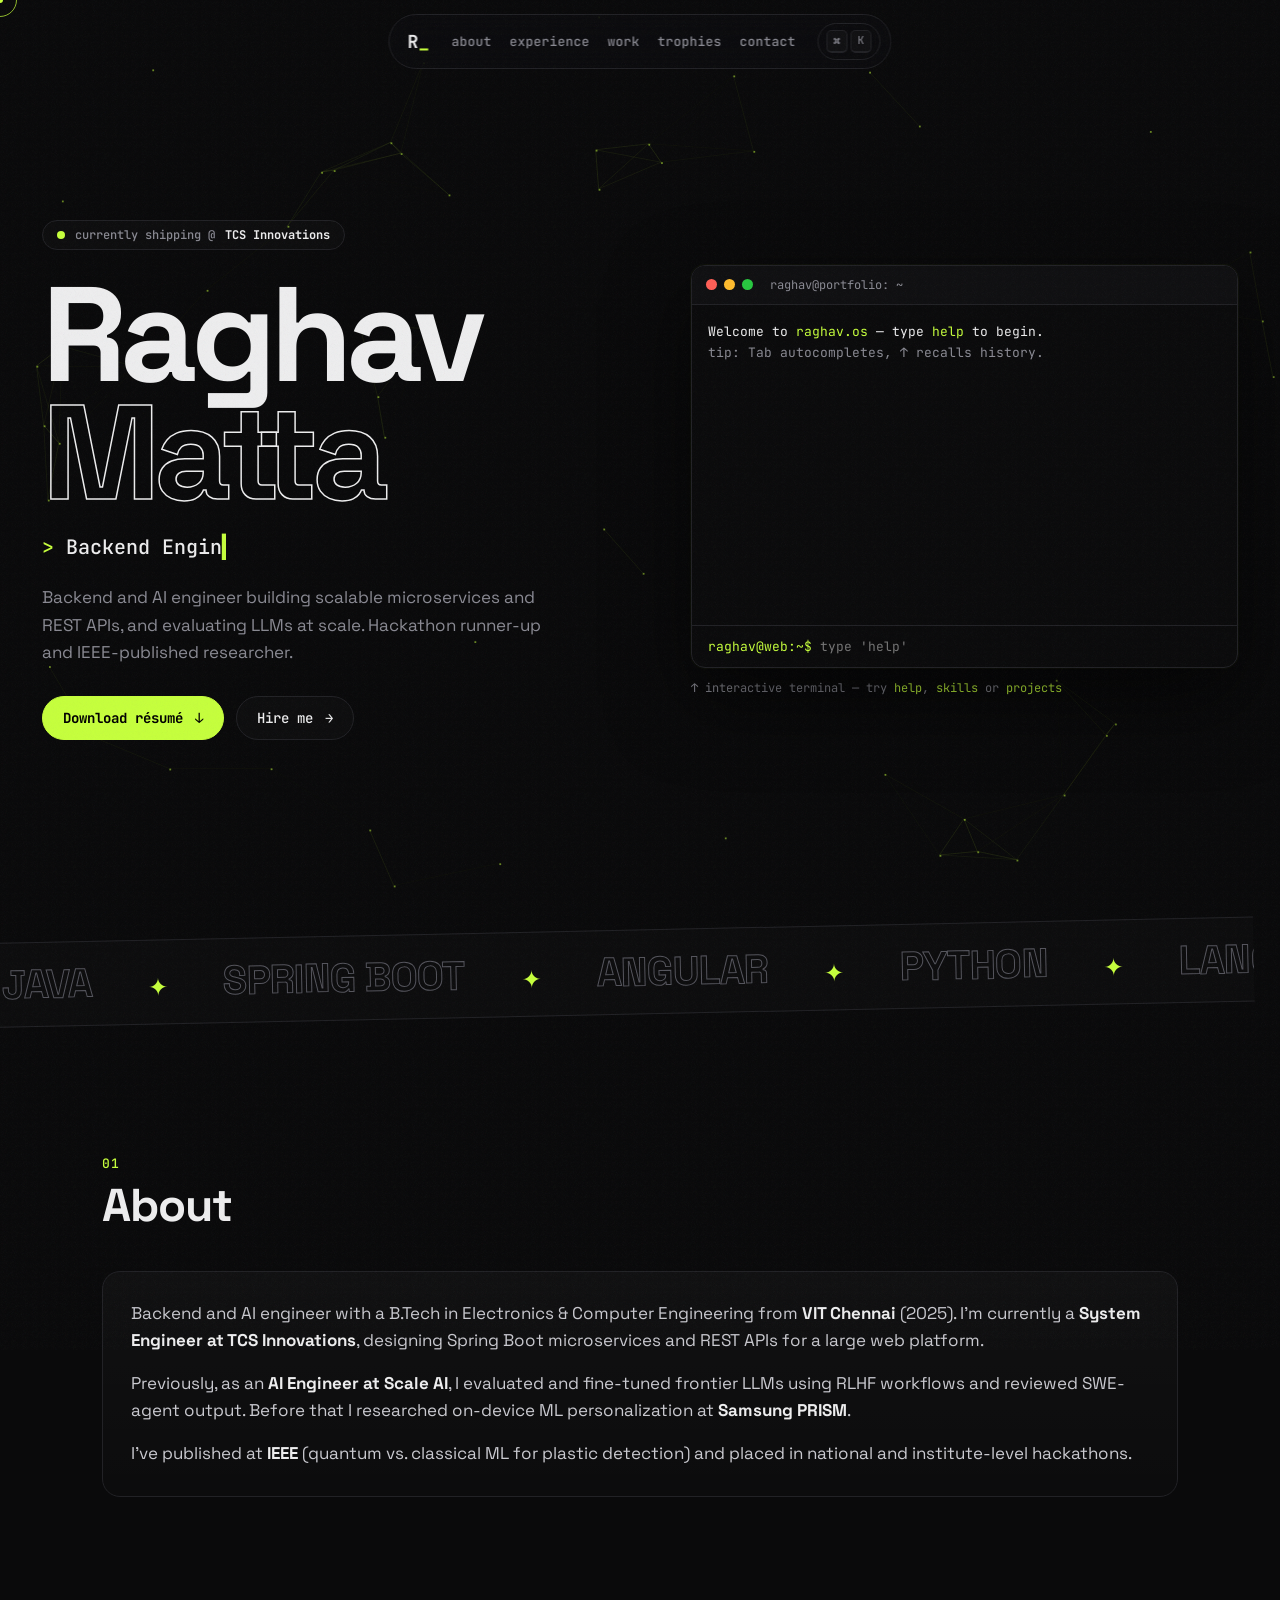
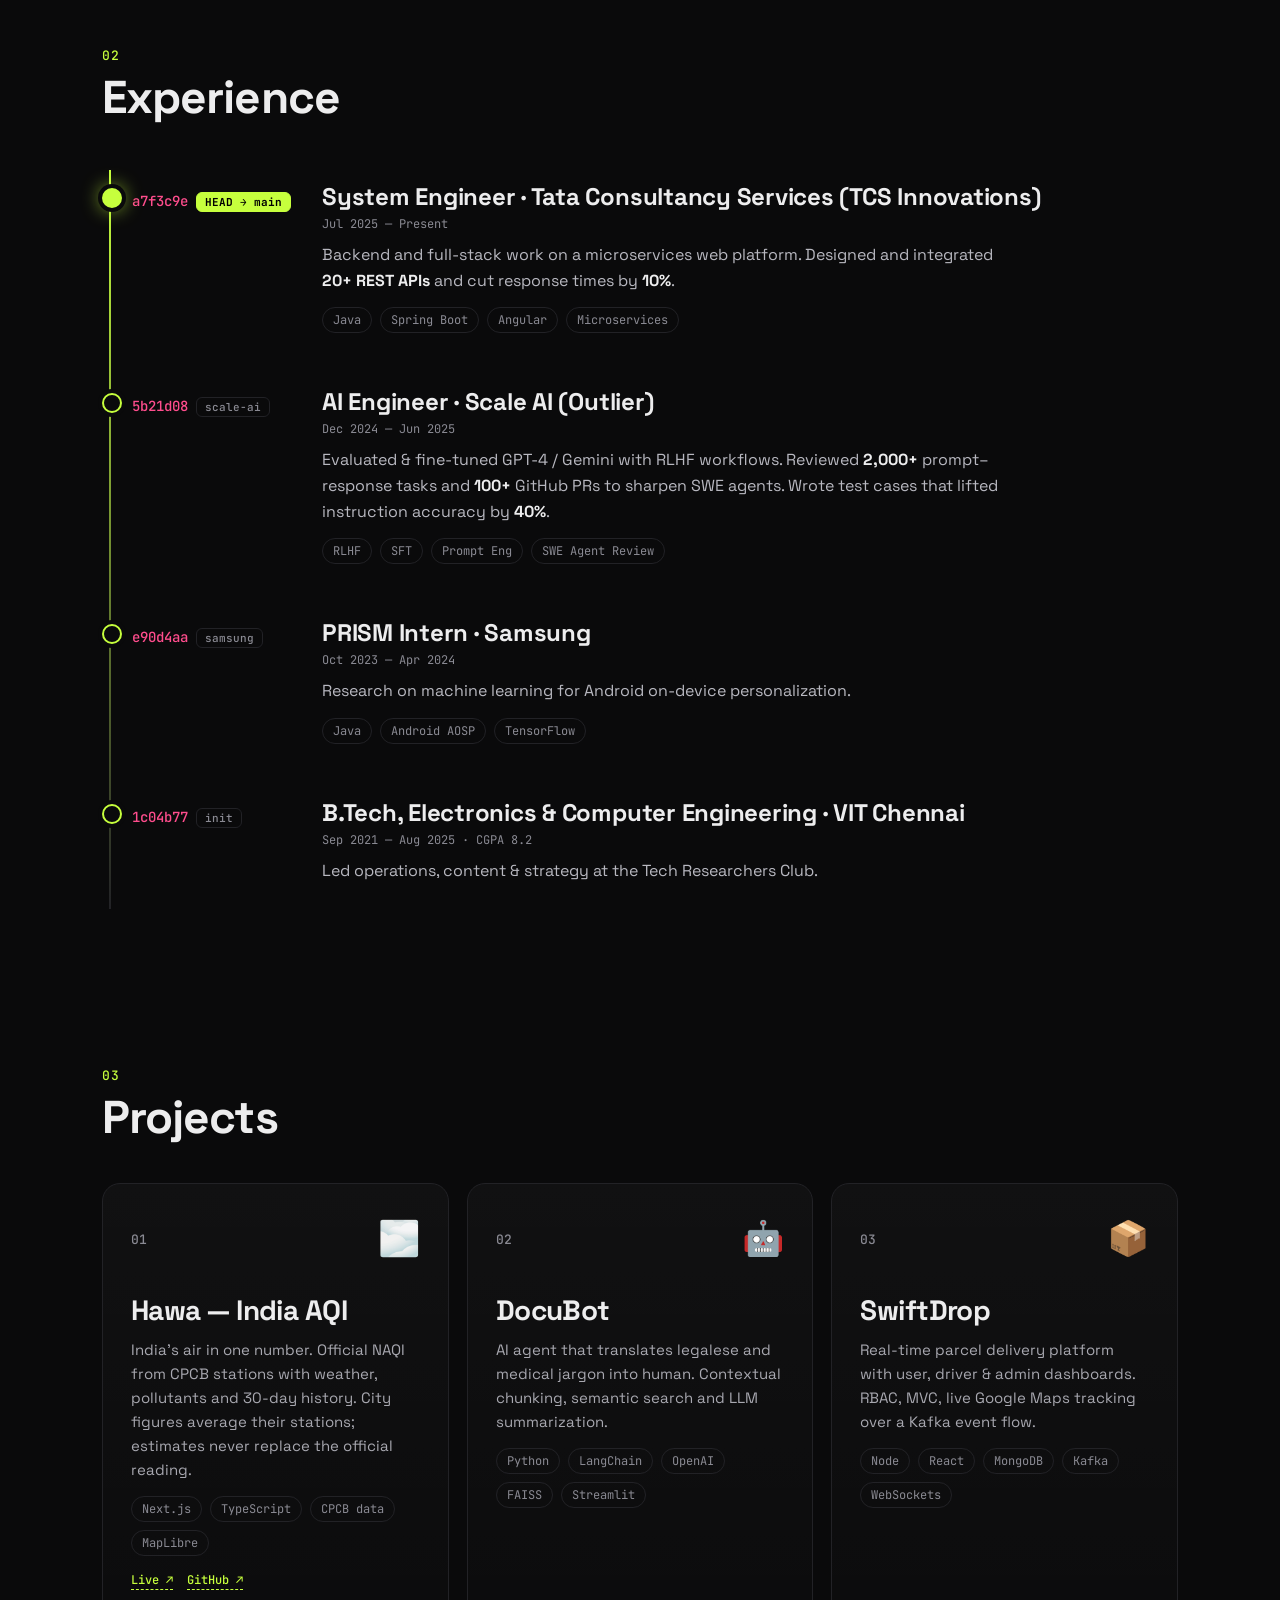
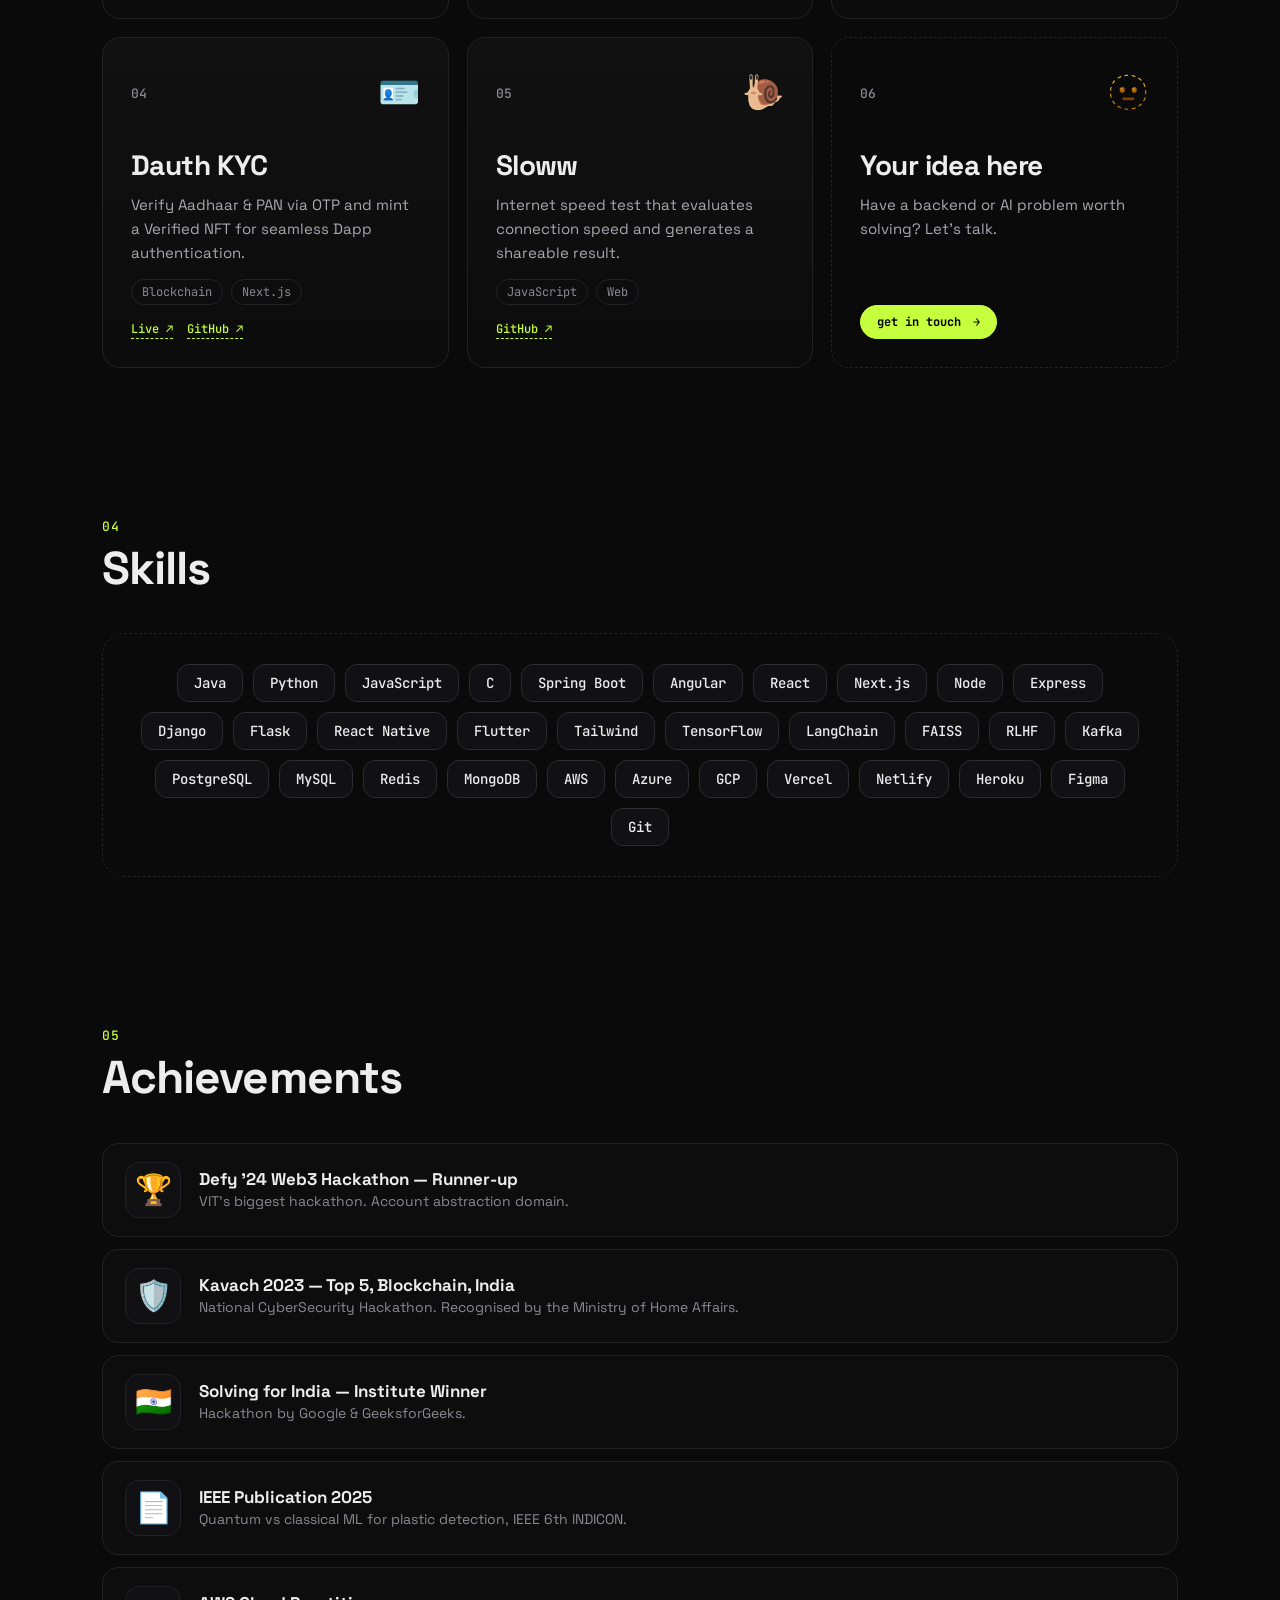
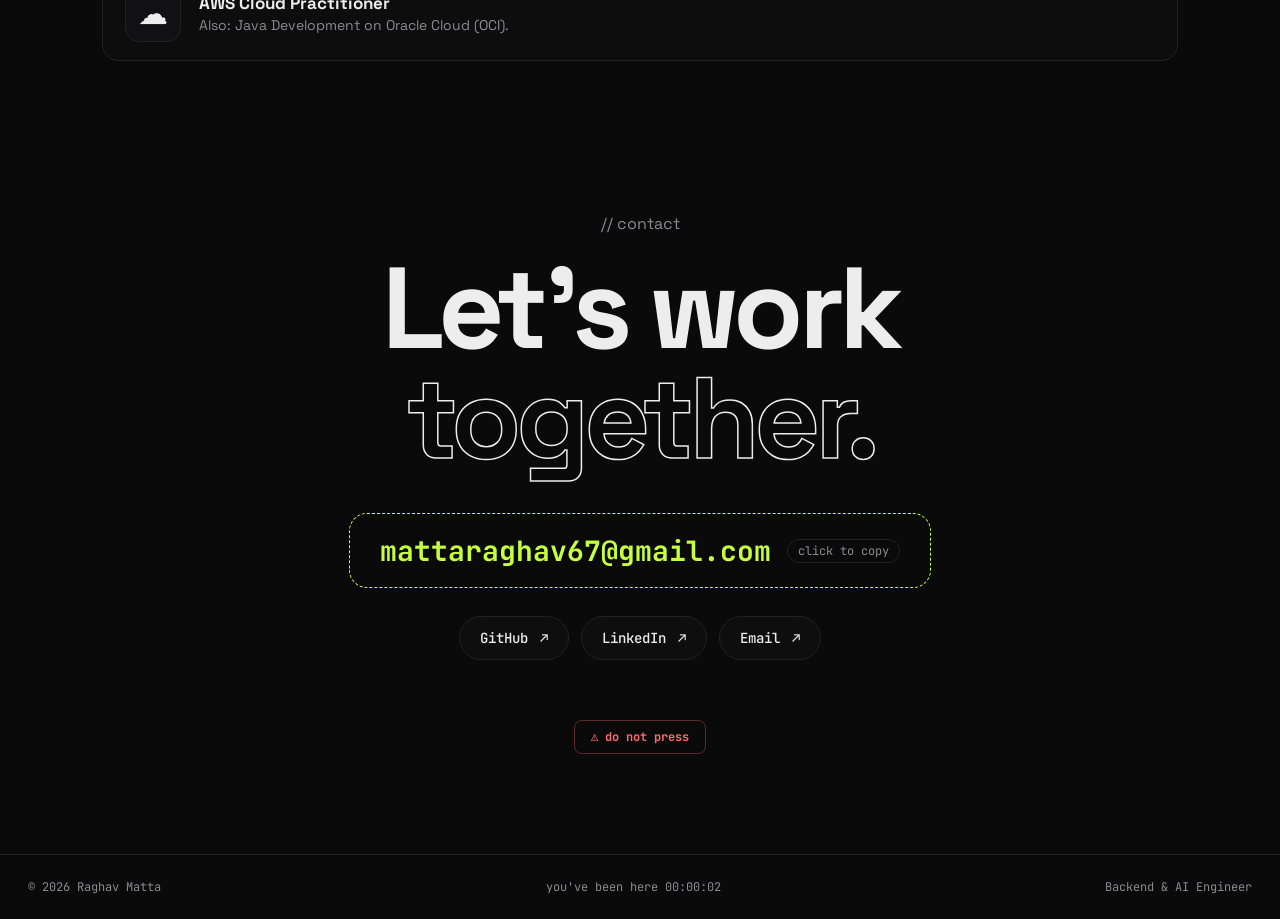
==== commit 755dee97: "Restore do-not-press and terminal commands, remove stat cards, add Hawa live link Co-authored-by: Cu" ====
--- a/index.html
+++ b/index.html
@@ -111,13 +111,7 @@
       </p>
     </div>
 
-    <div class="stats">
-      <div class="stat reveal"><b data-count="20" data-suffix="+">0</b><span>REST APIs shipped</span></div>
-      <div class="stat reveal"><b data-count="10" data-suffix="%">0</b><span>faster responses</span></div>
-      <div class="stat reveal"><b data-count="2000" data-suffix="+">0</b><span>LLM tasks reviewed</span></div>
-      <div class="stat reveal"><b data-count="100" data-suffix="+">0</b><span>PRs reviewed for SWE agents</span></div>
-    </div>
-  </div>
+      </div>
 </section>
 
 <!-- GIT LOG -->
@@ -171,7 +165,7 @@
       <h3>Hawa — India AQI</h3>
       <p>India's air in one number. Official NAQI from CPCB stations with weather, pollutants and 30-day history. City figures average their stations; estimates never replace the official reading.</p>
       <div class="tags"><span>Next.js</span><span>TypeScript</span><span>CPCB data</span><span>MapLibre</span></div>
-      <div class="links"><a href="https://github.com/Rxghavdev/aqi-web" target="_blank" rel="noopener">GitHub ↗</a></div>
+      <div class="links"><a href="https://hawa-aqi.duckdns.org/" target="_blank" rel="noopener">Live ↗</a><a href="https://github.com/Rxghavdev/aqi-web" target="_blank" rel="noopener">GitHub ↗</a></div>
     </article>
     <article class="proj card reveal" data-tilt>
       <div class="proj-top"><span class="num">02</span><span class="emoji">🤖</span></div>
@@ -262,6 +256,7 @@
     <a class="btn" href="https://linkedin.com/in/rxghavdev" target="_blank" rel="noopener"><span>LinkedIn</span><em>↗</em></a>
     <a class="btn" href="mailto:mattaraghav67@gmail.com"><span>Email</span><em>↗</em></a>
   </div>
+  <button class="dont" id="dont">⚠ do not press</button>
 </section>
 </main>
 
--- a/style.css
+++ b/style.css
@@ -122,7 +122,7 @@
 .card{background:linear-gradient(180deg,rgba(255,255,255,.03),rgba(255,255,255,.01));border:1px solid var(--line);border-radius:18px;padding:28px;position:relative;overflow:hidden}
 .card::before{content:"";position:absolute;inset:0;background:radial-gradient(400px circle at var(--mx,50%) var(--my,0%),rgba(var(--acc-rgb),.09),transparent 45%);opacity:0;transition:opacity .3s;pointer-events:none}
 .card:hover::before{opacity:1}
-.about-grid{display:grid;grid-template-columns:1.4fr 1fr;gap:20px}
+.about-grid{display:grid;grid-template-columns:1fr;gap:20px}
 @media(max-width:860px){.about-grid{grid-template-columns:1fr}}
 .readme{font-size:17px;color:#c9c9cf}
 .readme p+p{margin-top:16px}
